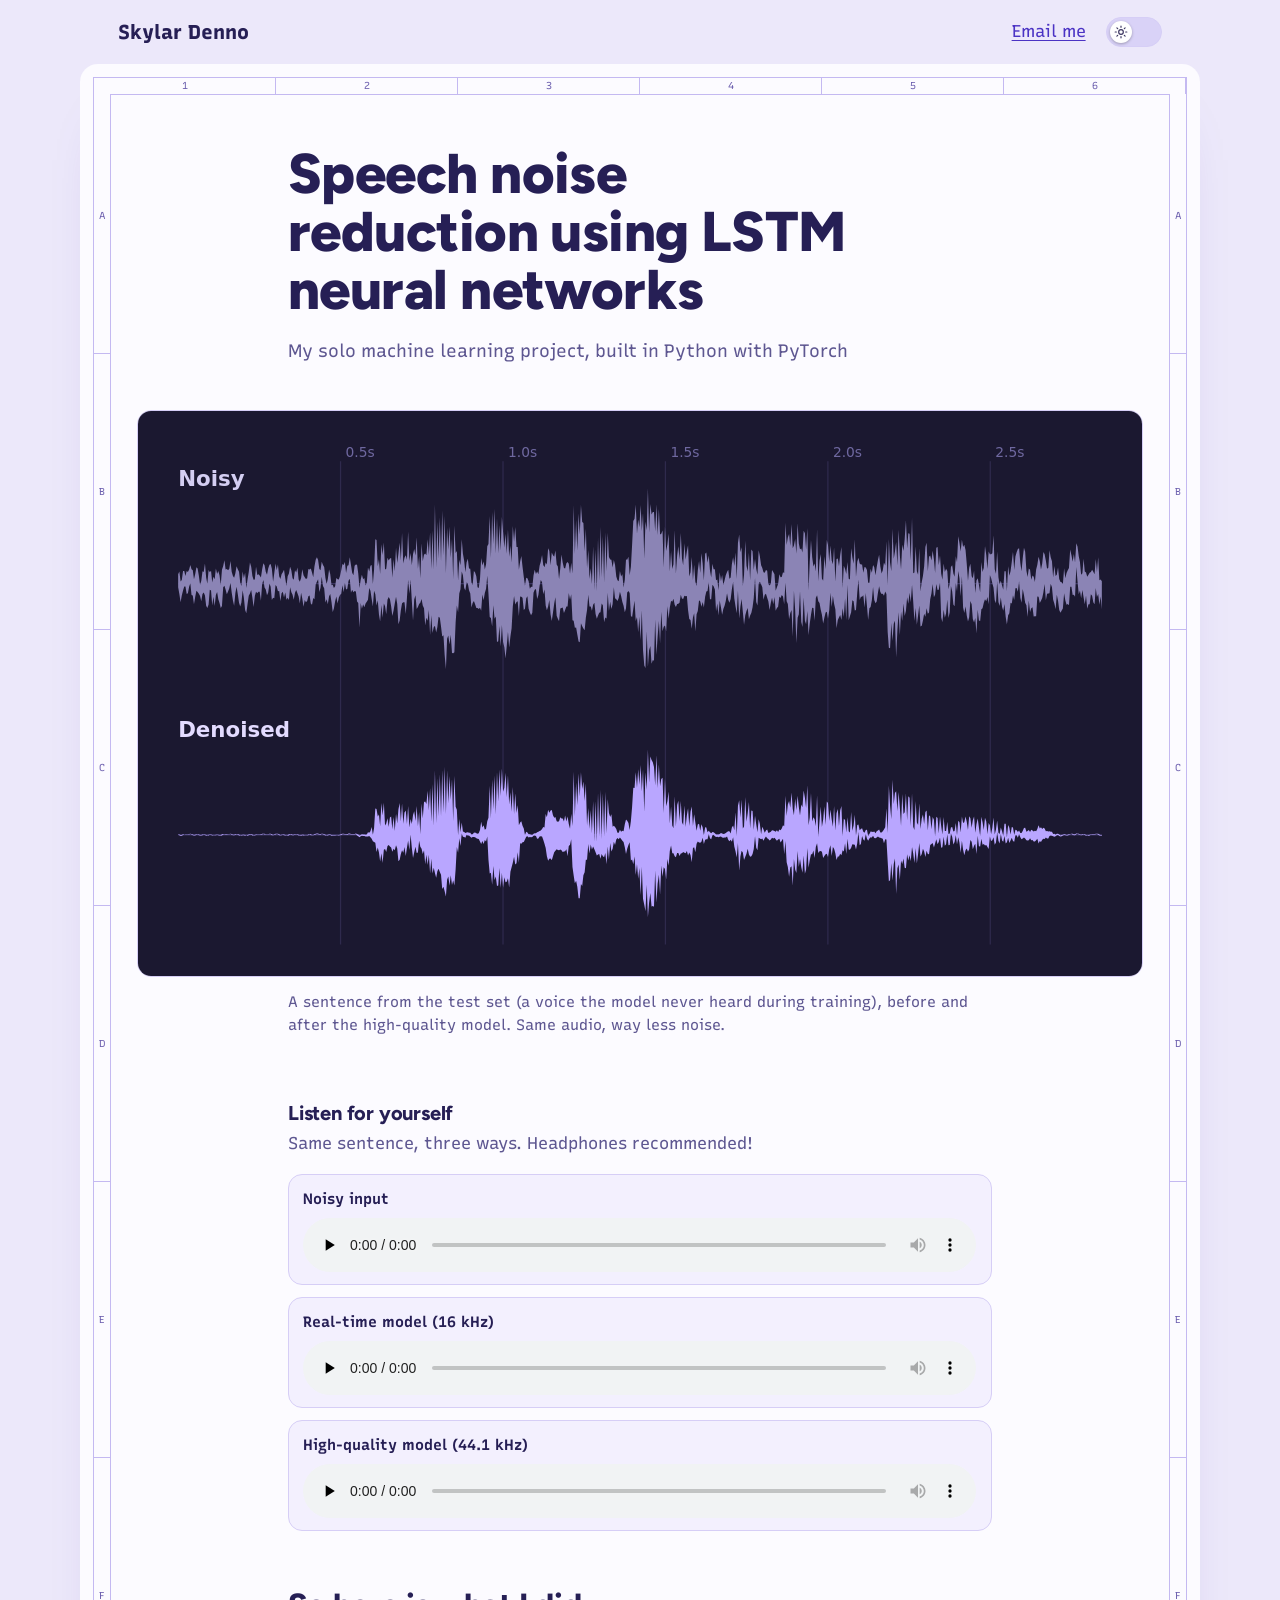
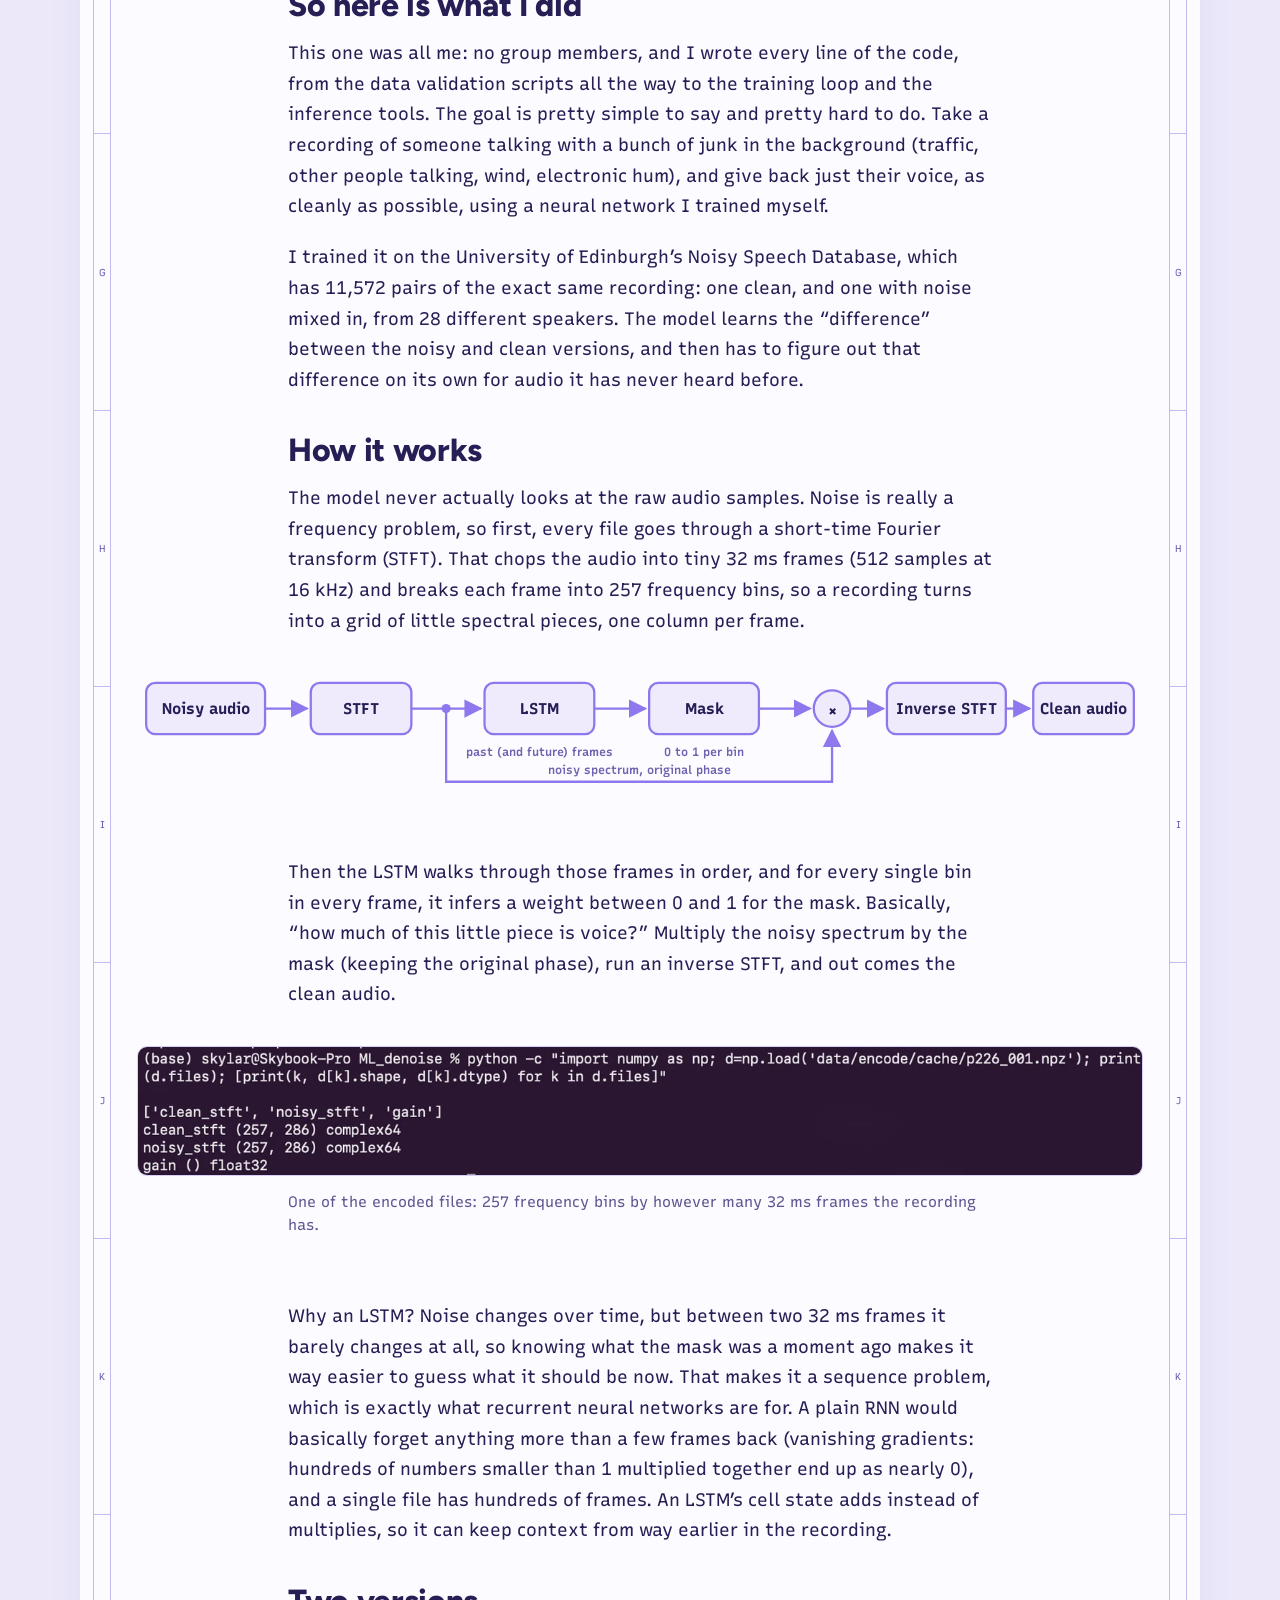
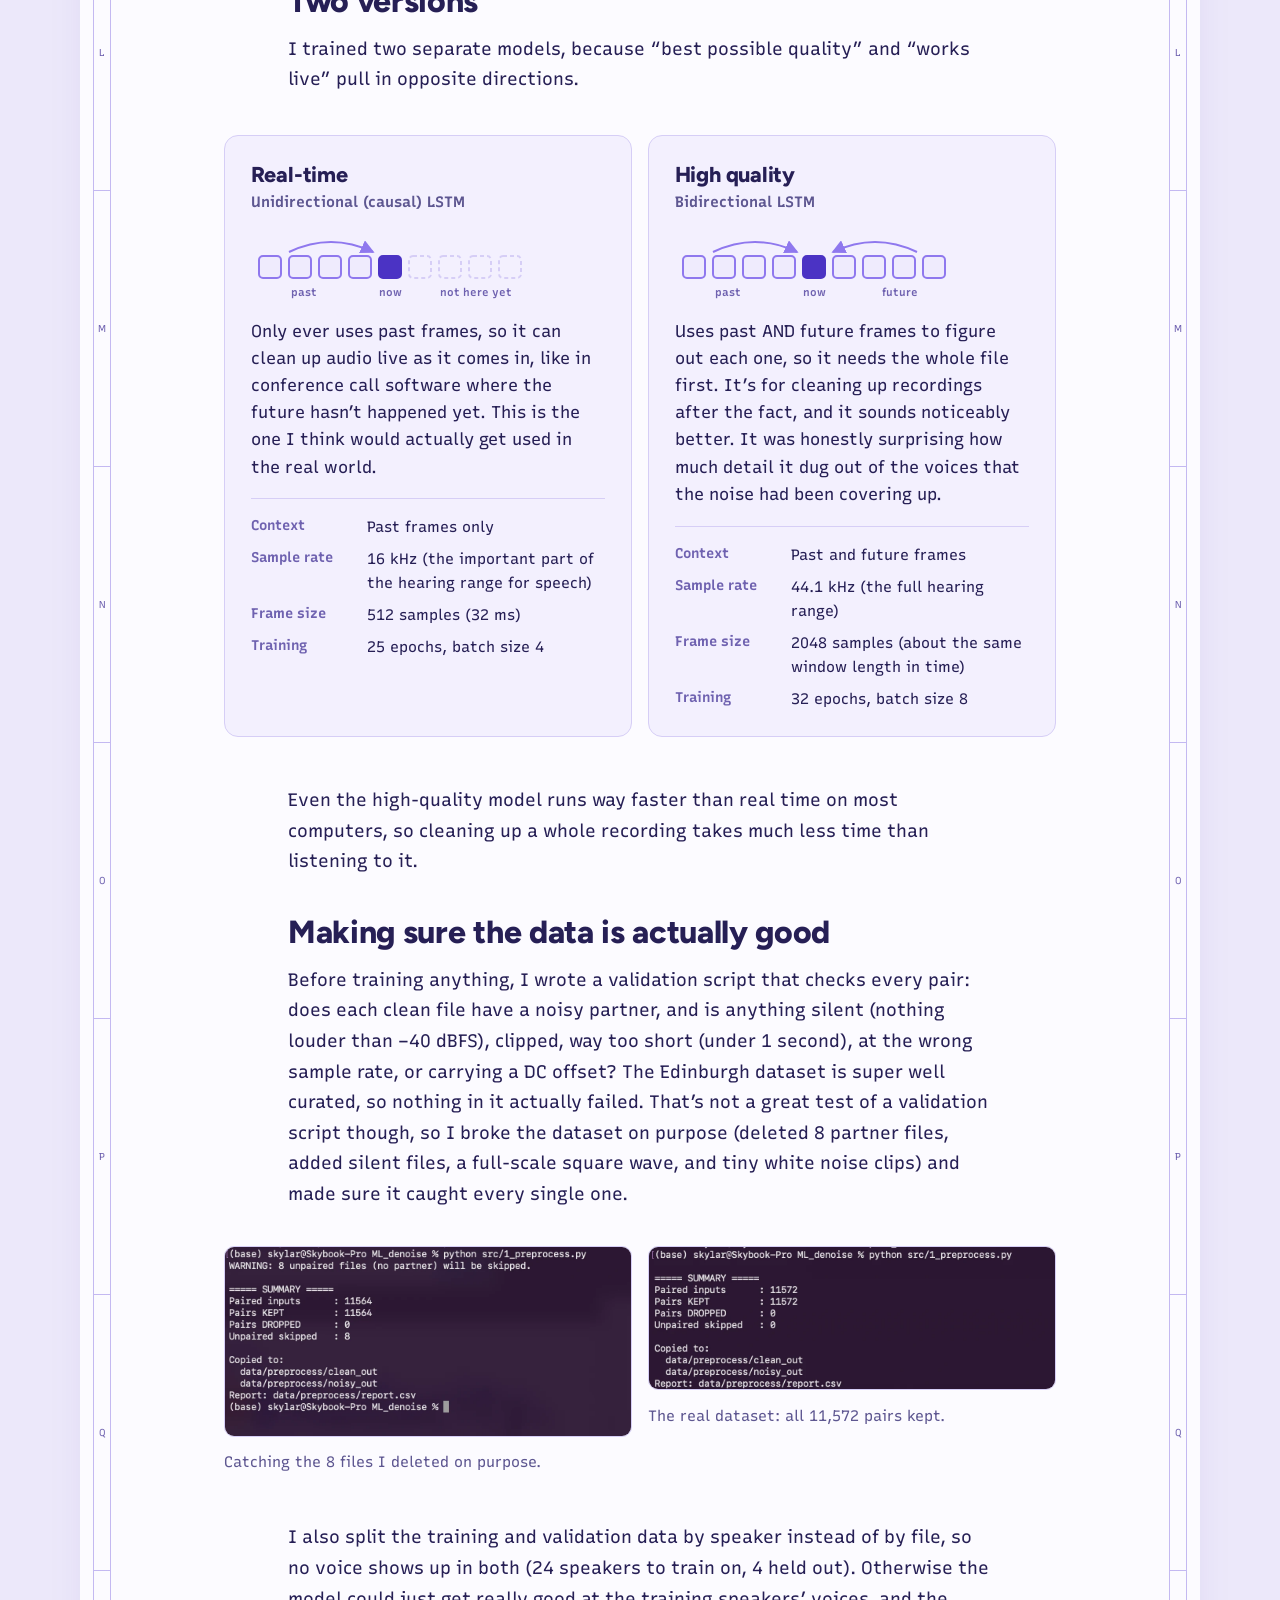
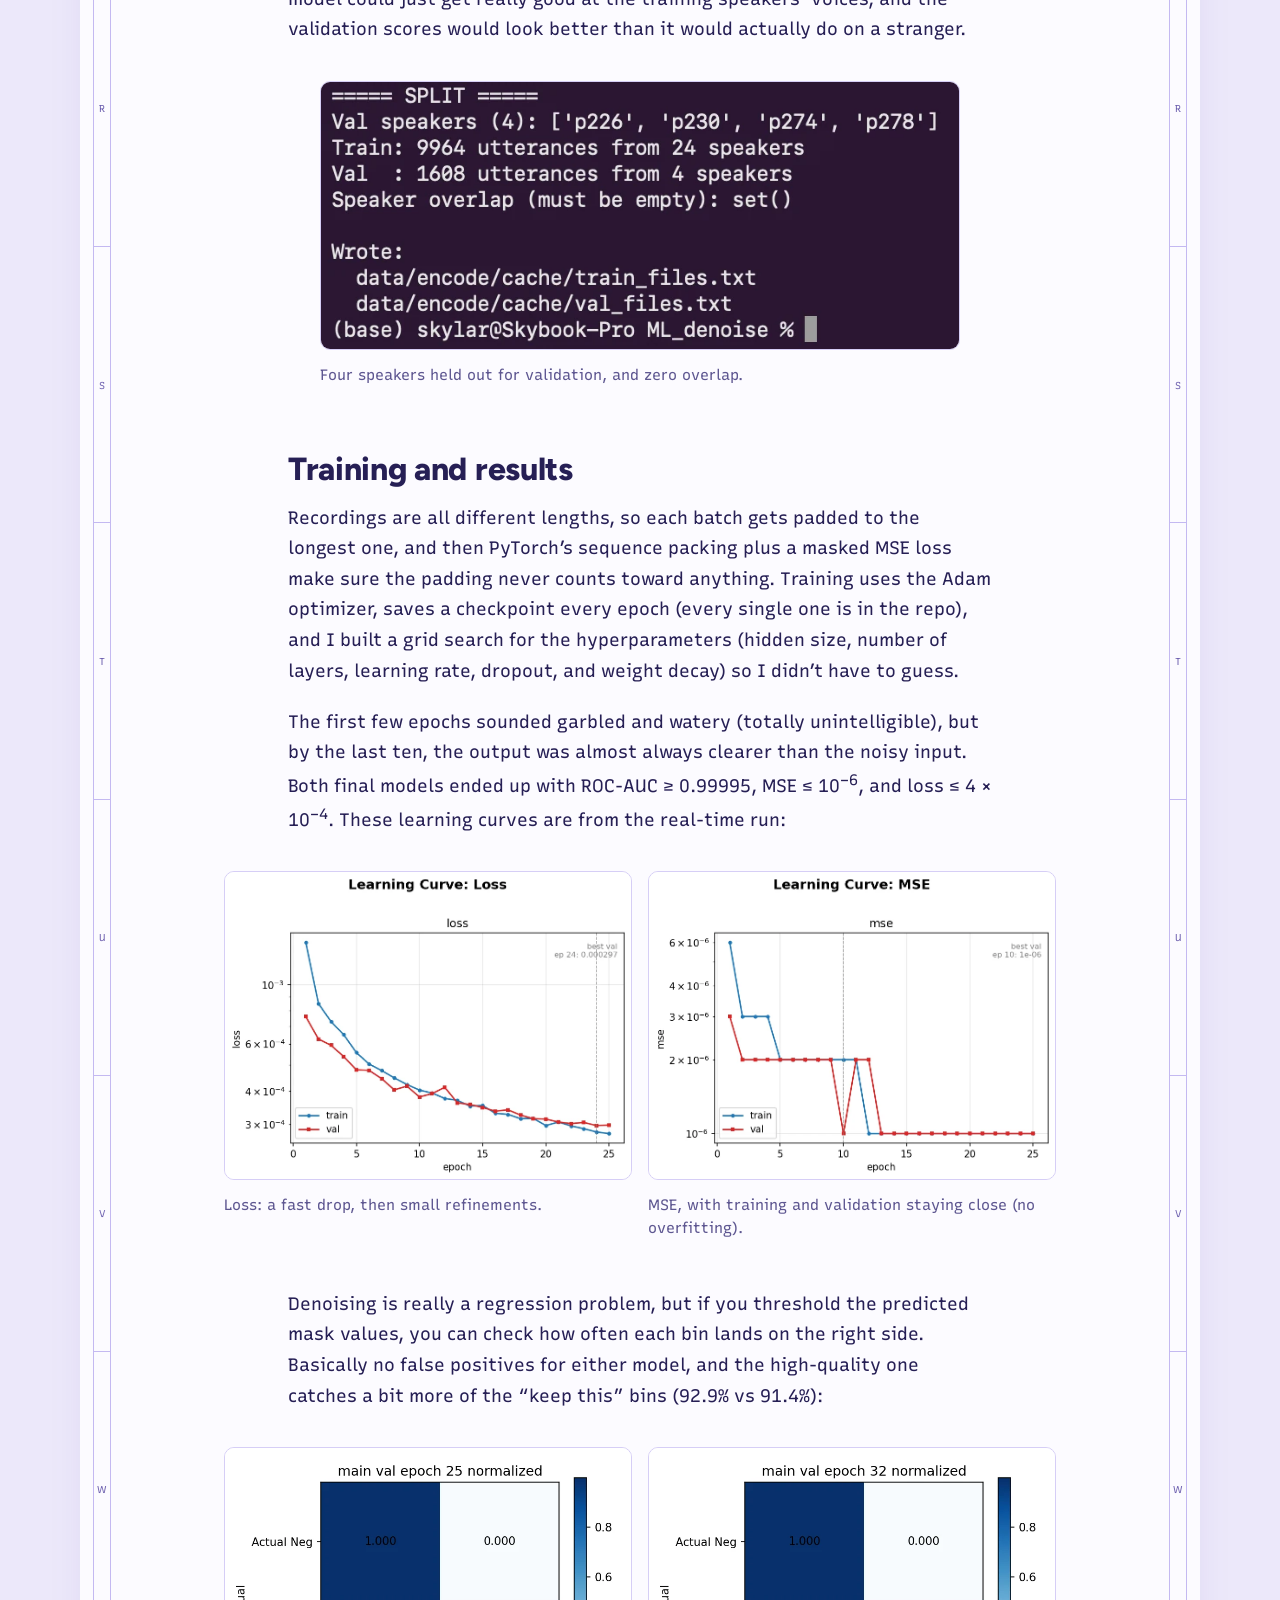
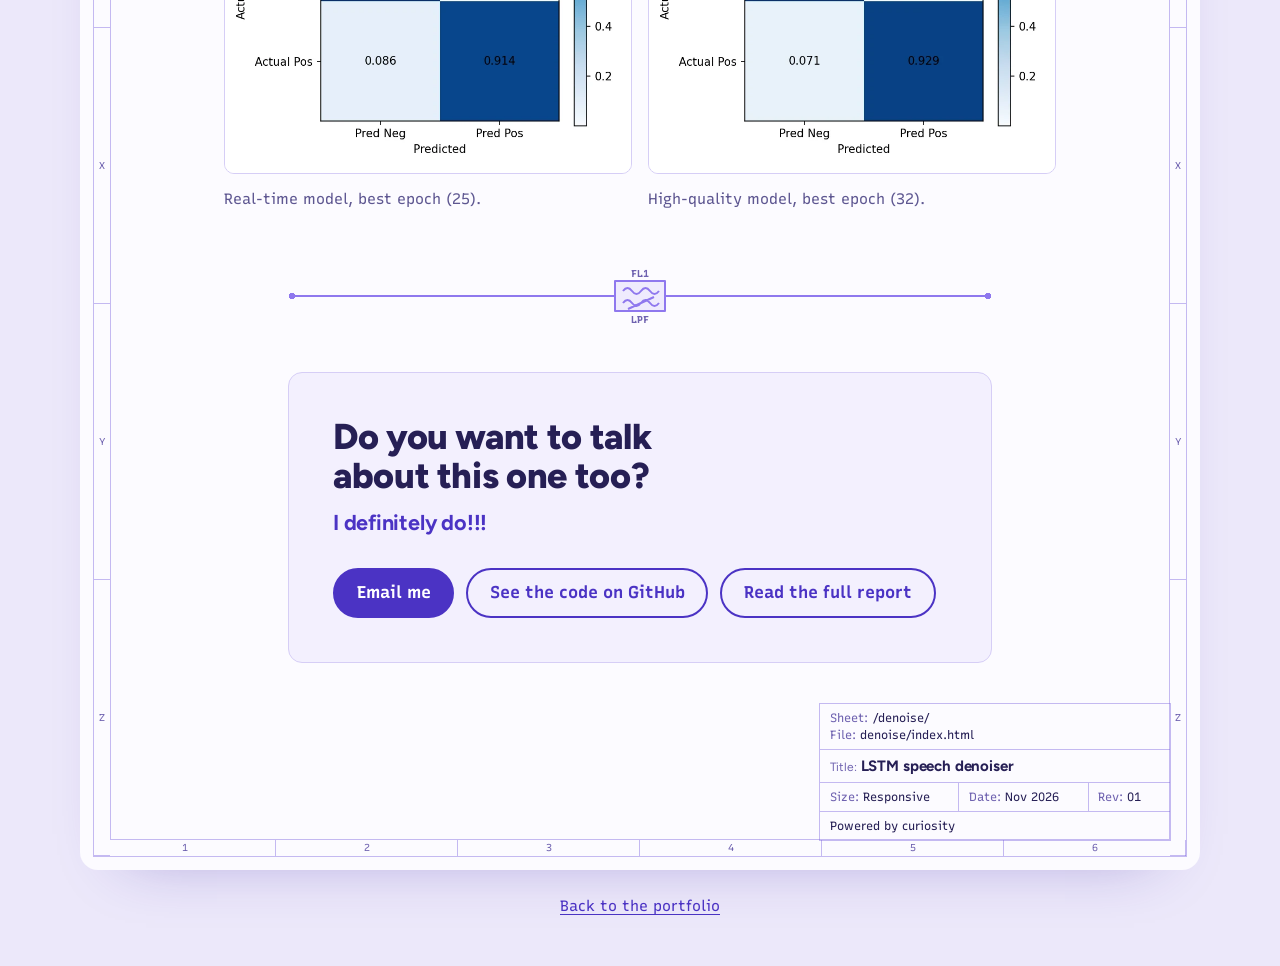
==== denoise/index.html @ 0d28d89a "added interactive controls ui model" ====
<!doctype html>
<html lang="en">
<head>
  <meta charset="utf-8">
  <meta name="viewport" content="width=device-width, initial-scale=1">
  <title>Speech noise reduction with LSTM neural networks | Skylar Denno</title>
  <meta name="description" content="Skylar Denno’s solo machine learning project: an LSTM that pulls voices out of noisy recordings, in a real-time version and a high-quality version.">
  <link rel="canonical" href="https://skylar.solutions/denoise/">
  <meta name="color-scheme" content="light dark">
  <meta name="theme-color" content="#ece8fa">

  <!-- Apply the saved (or system) theme before first paint -->
  <script>
    (function () {
      var theme;
      try { theme = localStorage.getItem("theme"); } catch (e) {}
      if (theme !== "light" && theme !== "dark") {
        theme = matchMedia("(prefers-color-scheme: dark)").matches ? "dark" : "light";
      }
      document.documentElement.dataset.theme = theme;
    })();
  </script>

  <!-- Link previews (LinkedIn, iMessage, Slack...) -->
  <meta property="og:type" content="article">
  <meta property="og:url" content="https://skylar.solutions/denoise/">
  <meta property="og:site_name" content="Skylar Denno">
  <meta property="og:title" content="Speech noise reduction using LSTM neural networks">
  <meta property="og:description" content="A solo machine learning project: one real-time denoiser and one high-quality one.">
  <meta property="og:image" content="https://skylar.solutions/assets/img/denoise/waveform-p232_036.jpg">
  <meta property="og:image:alt" content="A noisy speech waveform above the same clip after denoising">
  <meta name="twitter:card" content="summary_large_image">

  <link rel="icon" href="../assets/favicon.svg" type="image/svg+xml">
  <link rel="icon" href="../assets/favicon-32.png" sizes="32x32" type="image/png">
  <link rel="apple-touch-icon" href="../assets/apple-touch-icon.png">
  <link rel="preconnect" href="https://fonts.googleapis.com">
  <link rel="preconnect" href="https://fonts.gstatic.com" crossorigin>
  <link rel="stylesheet" href="https://fonts.googleapis.com/css2?family=Figtree:wght@400..900&family=Recursive:wght,CASL,MONO@300..1000,0..1,0..1&display=swap">
  <link rel="stylesheet" href="../assets/site.css?v=20261109j">
  <script src="../assets/site.js?v=20261109j" defer></script>
</head>
<body>
  <a class="skip-link" href="#main">Skip to content</a>

  <header class="site-header">
    <a class="site-header__home" href="../">Skylar Denno</a>
    <div class="site-header__end">
      <a href="mailto:skylar.denno@gmail.com">Email me</a>
      <button class="theme-switch" type="button" role="switch" aria-checked="false" aria-label="Dark mode">
        <span class="theme-switch__thumb" aria-hidden="true">
          <svg class="theme-switch__icon theme-switch__sun" viewBox="0 0 24 24" fill="none" stroke="currentColor" stroke-width="2" stroke-linecap="round">
            <circle cx="12" cy="12" r="4"/>
            <path d="M12 2v2M12 20v2M4.93 4.93l1.41 1.41M17.66 17.66l1.41 1.41M2 12h2M20 12h2M6.34 17.66l-1.41 1.41M19.07 4.93l-1.41 1.41"/>
          </svg>
          <svg class="theme-switch__icon theme-switch__moon" viewBox="0 0 24 24">
            <path fill="currentColor" d="M12 3a6 6 0 0 0 9 9 9 9 0 1 1-9-9Z"/>
          </svg>
        </span>
      </button>
    </div>
  </header>

  <!-- Drawn as schematic sheet "/denoise/" -->
  <main class="sheet article" id="main">
    <div class="sheet-frame" aria-hidden="true"></div>

    <header class="article__intro">
      <h1 class="article__title">Speech noise reduction using LSTM neural networks</h1>
      <p class="article__meta">My solo machine learning project, built in Python with PyTorch</p>
    </header>

    <figure class="article__figure wave-hero">
      <img src="../assets/img/denoise/waveform-p232_036.svg" width="1600" height="900"
           alt="The same 2.8 second sentence twice: on top, a noisy waveform buried in a thick band of noise; below, the denoised version with the same word shapes and flat silence between them">
      <figcaption class="board-figure__caption">A sentence from the test set (a voice the model never heard during training), before and after the high-quality model. Same audio, way less noise.</figcaption>
    </figure>

    <section class="listen" aria-labelledby="listen-title">
      <h2 class="listen__title" id="listen-title">Listen for yourself</h2>
      <p class="listen__lead">Same sentence, three ways. Headphones recommended!</p>
      <div class="listen__grid">
        <figure class="listen__item">
          <figcaption>Noisy input</figcaption>
          <audio controls preload="none" src="../assets/audio/p232_036-noisy.wav"></audio>
        </figure>
        <figure class="listen__item">
          <figcaption>Real-time model (16 kHz)</figcaption>
          <audio controls preload="none" src="../assets/audio/p232_036-realtime-16k.wav"></audio>
        </figure>
        <figure class="listen__item">
          <figcaption>High-quality model (44.1 kHz)</figcaption>
          <audio controls preload="none" src="../assets/audio/p232_036-hq-44k.wav"></audio>
        </figure>
      </div>
    </section>

    <div class="prose">
      <h2>So here is what I did</h2>

      <p>This one was all me: no group members, and I wrote every line of the code, from the data validation scripts all the way to the training loop and the inference tools. The goal is pretty simple to say and pretty hard to do. Take a recording of someone talking with a bunch of junk in the background (traffic, other people talking, wind, electronic hum), and give back just their voice, as cleanly as possible, using a neural network I trained myself.</p>

      <p>I trained it on the University of Edinburgh’s Noisy Speech Database, which has 11,572 pairs of the exact same recording: one clean, and one with noise mixed in, from 28 different speakers. The model learns the “difference” between the noisy and clean versions, and then has to figure out that difference on its own for audio it has never heard before.</p>

      <h2>How it works</h2>

      <p>The model never actually looks at the raw audio samples. Noise is really a frequency problem, so first, every file goes through a short-time Fourier transform (STFT). That chops the audio into tiny 32 ms frames (512 samples at 16 kHz) and breaks each frame into 257 frequency bins, so a recording turns into a grid of little spectral pieces, one column per frame.</p>
    </div>

    <figure class="article__figure pipeline">
      <svg class="pipeline__svg" viewBox="0 40 1100 132" role="img" aria-labelledby="pipe-title">
        <title id="pipe-title">Noisy audio goes into a short-time Fourier transform. The LSTM turns those frames into a mask with a weight from 0 to 1 per frequency bin, which multiplies the noisy spectrum. An inverse STFT turns the result back into clean audio.</title>
        <defs>
          <marker id="pipe-head" viewBox="0 0 10 10" refX="9" refY="5" markerWidth="8" markerHeight="8" orient="auto-start-reverse">
            <path d="M0 0L10 5L0 10Z" fill="currentColor"/>
          </marker>
        </defs>
        <g class="pipe-wire">
          <path d="M140 80H186" marker-end="url(#pipe-head)"/>
          <path d="M300 80H376" marker-end="url(#pipe-head)"/>
          <path d="M500 80H556" marker-end="url(#pipe-head)"/>
          <path d="M680 80H736" marker-end="url(#pipe-head)"/>
          <path d="M780 80H816" marker-end="url(#pipe-head)"/>
          <path d="M950 80H976" marker-end="url(#pipe-head)"/>
          <path d="M338 80V160H760V104" marker-end="url(#pipe-head)"/>
        </g>
        <circle class="pipe-dot" cx="338" cy="80" r="5"/>
        <g class="pipe-box">
          <rect x="10" y="52" width="130" height="56" rx="10"/>
          <rect x="190" y="52" width="110" height="56" rx="10"/>
          <rect x="380" y="52" width="120" height="56" rx="10"/>
          <rect x="560" y="52" width="120" height="56" rx="10"/>
          <circle cx="760" cy="80" r="20"/>
          <rect x="820" y="52" width="130" height="56" rx="10"/>
          <rect x="980" y="52" width="110" height="56" rx="10"/>
        </g>
        <g class="pipe-text">
          <text x="75" y="86">Noisy audio</text>
          <text x="245" y="86">STFT</text>
          <text x="440" y="86">LSTM</text>
          <text x="620" y="86">Mask</text>
          <text x="760" y="88">&#215;</text>
          <text x="885" y="86">Inverse STFT</text>
          <text x="1035" y="86">Clean audio</text>
        </g>
        <g class="pipe-note">
          <text x="440" y="132">past (and future) frames</text>
          <text x="620" y="132">0 to 1 per bin</text>
          <text x="549" y="152">noisy spectrum, original phase</text>
        </g>
      </svg>
    </figure>

    <div class="prose">
      <p>Then the LSTM walks through those frames in order, and for every single bin in every frame, it infers a weight between 0 and 1 for the mask. Basically, “how much of this little piece is voice?” Multiply the noisy spectrum by the mask (keeping the original phase), run an inverse STFT, and out comes the clean audio.</p>
    </div>

    <figure class="article__figure shot">
      <picture><source type="image/webp" srcset="../assets/img/denoise/encode.webp"><img class="shot__img" src="../assets/img/denoise/encode.png" width="1400" height="179" loading="lazy" alt="Terminal output showing an encoded file’s array shape: 257 frequency bins by its number of time frames"></picture>
      <figcaption class="board-figure__caption">One of the encoded files: 257 frequency bins by however many 32 ms frames the recording has.</figcaption>
    </figure>

    <div class="prose">
      <p>Why an LSTM? Noise changes over time, but between two 32 ms frames it barely changes at all, so knowing what the mask was a moment ago makes it way easier to guess what it should be now. That makes it a sequence problem, which is exactly what recurrent neural networks are for. A plain RNN would basically forget anything more than a few frames back (vanishing gradients: hundreds of numbers smaller than 1 multiplied together end up as nearly 0), and a single file has hundreds of frames. An LSTM’s cell state adds instead of multiplies, so it can keep context from way earlier in the recording.</p>

      <h2>Two versions</h2>

      <p>I trained two separate models, because “best possible quality” and “works live” pull in opposite directions.</p>
    </div>

    <div class="versions">
      <section class="version" aria-labelledby="v-rt">
        <h3 class="version__title" id="v-rt">Real-time</h3>
        <p class="version__kind">Unidirectional (causal) LSTM</p>
        <svg class="ctx" viewBox="0 0 280 72" aria-hidden="true"><defs><marker id="ctx-head" viewBox="0 0 8 8" refX="7" refY="4" markerWidth="7" markerHeight="7" orient="auto-start-reverse"><path d="M0 0L8 4L0 8Z" fill="currentColor"/></marker></defs><rect class="ctx-frame ctx-frame--used" x="8" y="26" width="22" height="22" rx="4"/><rect class="ctx-frame ctx-frame--used" x="38" y="26" width="22" height="22" rx="4"/><rect class="ctx-frame ctx-frame--used" x="68" y="26" width="22" height="22" rx="4"/><rect class="ctx-frame ctx-frame--used" x="98" y="26" width="22" height="22" rx="4"/><rect class="ctx-frame ctx-frame--now" x="128" y="26" width="22" height="22" rx="4"/><rect class="ctx-frame ctx-frame--unknown" x="158" y="26" width="22" height="22" rx="4"/><rect class="ctx-frame ctx-frame--unknown" x="188" y="26" width="22" height="22" rx="4"/><rect class="ctx-frame ctx-frame--unknown" x="218" y="26" width="22" height="22" rx="4"/><rect class="ctx-frame ctx-frame--unknown" x="248" y="26" width="22" height="22" rx="4"/><path class="ctx-arrow" d="M38 22 Q80 2 122 22" marker-end="url(#ctx-head)"/><text x="53" y="66">past</text><text x="139" y="66">now</text><text x="225" y="66">not here yet</text></svg>
        <p>Only ever uses past frames, so it can clean up audio live as it comes in, like in conference call software where the future hasn’t happened yet. This is the one I think would actually get used in the real world.</p>
        <dl class="version__specs">
          <div><dt>Context</dt><dd>Past frames only</dd></div>
          <div><dt>Sample rate</dt><dd>16 kHz (the important part of the hearing range for speech)</dd></div>
          <div><dt>Frame size</dt><dd>512 samples (32 ms)</dd></div>
          <div><dt>Training</dt><dd>25 epochs, batch size 4</dd></div>
        </dl>
      </section>
      <section class="version" aria-labelledby="v-hq">
        <h3 class="version__title" id="v-hq">High quality</h3>
        <p class="version__kind">Bidirectional LSTM</p>
        <svg class="ctx" viewBox="0 0 280 72" aria-hidden="true"><defs><marker id="ctx-head-2" viewBox="0 0 8 8" refX="7" refY="4" markerWidth="7" markerHeight="7" orient="auto-start-reverse"><path d="M0 0L8 4L0 8Z" fill="currentColor"/></marker></defs><rect class="ctx-frame ctx-frame--used" x="8" y="26" width="22" height="22" rx="4"/><rect class="ctx-frame ctx-frame--used" x="38" y="26" width="22" height="22" rx="4"/><rect class="ctx-frame ctx-frame--used" x="68" y="26" width="22" height="22" rx="4"/><rect class="ctx-frame ctx-frame--used" x="98" y="26" width="22" height="22" rx="4"/><rect class="ctx-frame ctx-frame--now" x="128" y="26" width="22" height="22" rx="4"/><rect class="ctx-frame ctx-frame--used" x="158" y="26" width="22" height="22" rx="4"/><rect class="ctx-frame ctx-frame--used" x="188" y="26" width="22" height="22" rx="4"/><rect class="ctx-frame ctx-frame--used" x="218" y="26" width="22" height="22" rx="4"/><rect class="ctx-frame ctx-frame--used" x="248" y="26" width="22" height="22" rx="4"/><path class="ctx-arrow" d="M38 22 Q80 2 122 22" marker-end="url(#ctx-head-2)"/><path class="ctx-arrow" d="M242 22 Q200 2 158 22" marker-end="url(#ctx-head-2)"/><text x="53" y="66">past</text><text x="139" y="66">now</text><text x="225" y="66">future</text></svg>
        <p>Uses past AND future frames to figure out each one, so it needs the whole file first. It’s for cleaning up recordings after the fact, and it sounds noticeably better. It was honestly surprising how much detail it dug out of the voices that the noise had been covering up.</p>
        <dl class="version__specs">
          <div><dt>Context</dt><dd>Past and future frames</dd></div>
          <div><dt>Sample rate</dt><dd>44.1 kHz (the full hearing range)</dd></div>
          <div><dt>Frame size</dt><dd>2048 samples (about the same window length in time)</dd></div>
          <div><dt>Training</dt><dd>32 epochs, batch size 8</dd></div>
        </dl>
      </section>
    </div>

    <div class="prose">
      <p>Even the high-quality model runs way faster than real time on most computers, so cleaning up a whole recording takes much less time than listening to it.</p>

      <h2>Making sure the data is actually good</h2>

      <p>Before training anything, I wrote a validation script that checks every pair: does each clean file have a noisy partner, and is anything silent (nothing louder than &minus;40 dBFS), clipped, way too short (under 1 second), at the wrong sample rate, or carrying a DC offset? The Edinburgh dataset is super well curated, so nothing in it actually failed. That’s not a great test of a validation script though, so I broke the dataset on purpose (deleted 8 partner files, added silent files, a full-scale square wave, and tiny white noise clips) and made sure it caught every single one.</p>
    </div>

    <div class="figure-pair">
      <figure class="shot">
        <picture><source type="image/webp" srcset="../assets/img/denoise/unpaired.webp"><img class="shot__img" src="../assets/img/denoise/unpaired.png" width="1034" height="482" loading="lazy" alt="Terminal output warning that 8 unpaired files with no partner will be skipped"></picture>
        <figcaption class="board-figure__caption">Catching the 8 files I deleted on purpose.</figcaption>
      </figure>
      <figure class="shot">
        <picture><source type="image/webp" srcset="../assets/img/denoise/ideal.webp"><img class="shot__img" src="../assets/img/denoise/ideal.png" width="1034" height="364" loading="lazy" alt="Terminal summary for the real dataset: 11,572 paired inputs, 11,572 kept, 0 dropped"></picture>
        <figcaption class="board-figure__caption">The real dataset: all 11,572 pairs kept.</figcaption>
      </figure>
    </div>

    <div class="prose">
      <p>I also split the training and validation data by speaker instead of by file, so no voice shows up in both (24 speakers to train on, 4 held out). Otherwise the model could just get really good at the training speakers’ voices, and the validation scores would look better than it would actually do on a stranger.</p>
    </div>

    <figure class="article__figure shot shot--narrow">
      <picture><source type="image/webp" srcset="../assets/img/denoise/split.webp"><img class="shot__img" src="../assets/img/denoise/split.png" width="736" height="308" loading="lazy" alt="Terminal output: 4 validation speakers, 9964 training utterances from 24 speakers, 1608 validation utterances, and an empty speaker overlap"></picture>
      <figcaption class="board-figure__caption">Four speakers held out for validation, and zero overlap.</figcaption>
    </figure>

    <div class="prose">
      <h2>Training and results</h2>

      <p>Recordings are all different lengths, so each batch gets padded to the longest one, and then PyTorch’s sequence packing plus a masked MSE loss make sure the padding never counts toward anything. Training uses the Adam optimizer, saves a checkpoint every epoch (every single one is in the repo), and I built a grid search for the hyperparameters (hidden size, number of layers, learning rate, dropout, and weight decay) so I didn’t have to guess.</p>

      <p>The first few epochs sounded garbled and watery (totally unintelligible), but by the last ten, the output was almost always clearer than the noisy input. Both final models ended up with ROC-AUC &ge; 0.99995, MSE &le; 10<sup>&minus;6</sup>, and loss &le; 4 &times; 10<sup>&minus;4</sup>. These learning curves are from the real-time run:</p>
    </div>

    <div class="figure-pair">
      <figure class="shot">
        <picture><source type="image/webp" srcset="../assets/img/denoise/loss.webp"><img class="shot__img" src="../assets/img/denoise/loss.png" width="883" height="667" loading="lazy" alt="Learning curve: training and validation loss dropping quickly, then flattening out over 25 epochs"></picture>
        <figcaption class="board-figure__caption">Loss: a fast drop, then small refinements.</figcaption>
      </figure>
      <figure class="shot">
        <picture><source type="image/webp" srcset="../assets/img/denoise/mse.webp"><img class="shot__img" src="../assets/img/denoise/mse.png" width="883" height="667" loading="lazy" alt="Learning curve: training and validation mean squared error over 25 epochs"></picture>
        <figcaption class="board-figure__caption">MSE, with training and validation staying close (no overfitting).</figcaption>
      </figure>
    </div>

    <div class="prose">
      <p>Denoising is really a regression problem, but if you threshold the predicted mask values, you can check how often each bin lands on the right side. Basically no false positives for either model, and the high-quality one catches a bit more of the “keep this” bins (92.9% vs 91.4%):</p>
    </div>

    <div class="figure-pair">
      <figure class="shot">
        <picture><source type="image/webp" srcset="../assets/img/denoise/confusion-realtime.webp"><img class="shot__img" src="../assets/img/denoise/confusion-realtime.png" width="750" height="600" loading="lazy" alt="Normalized confusion matrix for the real-time model at epoch 25: 1.000 true negatives, 0.914 true positives"></picture>
        <figcaption class="board-figure__caption">Real-time model, best epoch (25).</figcaption>
      </figure>
      <figure class="shot">
        <picture><source type="image/webp" srcset="../assets/img/denoise/confusion-hq.webp"><img class="shot__img" src="../assets/img/denoise/confusion-hq.png" width="750" height="600" loading="lazy" alt="Normalized confusion matrix for the high-quality model at epoch 32: 1.000 true negatives, 0.929 true positives"></picture>
        <figcaption class="board-figure__caption">High-quality model, best epoch (32).</figcaption>
      </figure>
    </div>

    <!-- A low-pass filter, for a denoiser -->
    <div class="wire" aria-hidden="true">
      <svg class="wire__part" width="140" height="56" viewBox="0 0 140 56">
        <text x="70" y="9">FL1</text>
        <path d="M0 28H45M95 28H140"/>
        <path class="wire__fill" d="M45 13H95V43H45Z"/>
        <path d="M53 23q4.5-6 9 0t9 0t9 0t9 0M53 35q4.5-6 9 0t9 0t9 0t9 0M58 41L84 29"/>
        <text x="70" y="55">LPF</text>
      </svg>
    </div>

    <section class="talk" aria-labelledby="talk-title">
      <h2 class="talk__title" id="talk-title">Do you want to talk about this one too?</h2>
      <p class="talk__text">I definitely do!!!</p>
      <div class="talk__actions">
        <a class="button" href="mailto:skylar.denno@gmail.com?subject=Your%20speech%20denoiser">Email me</a>
        <a class="button button--quiet" href="https://github.com/skylar-slideshows/ML_denoise" target="_blank" rel="noopener">See the code on GitHub</a>
        <a class="button button--quiet" href="https://github.com/skylar-slideshows/ML_denoise/blob/main/FINAL_REPORT.pdf" target="_blank" rel="noopener">Read the full report</a>
      </div>
    </section>

    <!-- Schematic title block. Update the date and rev when you change the page. -->
    <footer class="title-block" aria-hidden="true">
      <p class="title-block__wide"><span>Sheet:</span> /denoise/<br><span>File:</span> denoise/index.html</p>
      <p class="title-block__wide title-block__title"><span>Title:</span> LSTM speech denoiser</p>
      <p><span>Size:</span> Responsive</p>
      <p><span>Date:</span> Nov 2026</p>
      <p><span>Rev:</span> 01</p>
      <p class="title-block__wide">Powered by curiosity</p>
    </footer>
  </main>

  <footer class="site-footer">
    <a href="../">Back to the portfolio</a>
  </footer>
</body>
</html>
---- assets/site.css ----
/* ==========================================================================
   skylar.solutions: shared styles for every page
   1. Theme tokens      2. Base             3. Theme switch
   4. Page chrome       5. Schematic sheet  6. Home page
   7. Project pages     8. PCB stage        9. Reduced motion
   ========================================================================== */

/* 1. Theme tokens --------------------------------------------------------
   Light is the default; [data-theme="dark"] is set on <html> by the inline
   script in each page's <head> and by the switch (assets/site.js). */

/* Light: pastel lavender with purple accents */
:root {
  color-scheme: light;

  --bg: #ece8fa;            /* page */
  --surface: #fcfbff;       /* schematic sheets */
  --surface-edge: transparent;
  --panel: #e5dffb;         /* sidebar */
  --sunk: #f3f0fe;          /* panels inside a sheet */
  --line: #d6cef6;          /* borders */
  --ink: #261f55;           /* text */
  --ink-soft: #5e5791;      /* secondary text */

  --accent: #8f78ee;        /* wires, symbols, bullets */
  --accent-soft: #efebfd;   /* tag and symbol fills */
  --accent-line: #d6cef6;   /* tag borders */
  --link: #4b33c4;          /* links (contrast-safe purple) */
  --button: #4b33c4;
  --button-hover: #3a25a3;
  --selection: #d9cefd;
  --frame: rgba(118, 93, 222, 0.42); /* sheet frame and title block */
  --label: #6f62b0;         /* reference designators, zone markers */
  --shadow: rgba(58, 37, 163, 0.4);

  --board: #f1edfe;         /* PCB stage */
  --board-dot: rgba(74, 45, 166, 0.2);
  --chip-ring: rgba(38, 31, 85, 0.3);
  --trace: #4a2da6;         /* PCB copper, the "darker purple" */
  --pulse: #f4f0ff;
  --pulse-glow: none;

  --switch-track: #d9d2f7;
  --switch-thumb: #ffffff;
  --switch-icon: #3b3560;

  --font: "Recursive", ui-sans-serif, system-ui, -apple-system, "Segoe UI", Roboto, sans-serif;
  --radius-sheet: 18px;
  --radius-card: 14px;
  --radius-chip: 10px;
  --gutter: clamp(1rem, 3vw, 2.5rem);
}

/* Dark: dark grey with indigo highlights */
:root[data-theme="dark"] {
  color-scheme: dark;

  --bg: #1b1b20;
  --surface: #232329;
  --surface-edge: #2e2e36;
  --panel: #2a2a31;
  --sunk: #2c2c34;
  --line: #393944;
  --ink: #ecebf3;
  --ink-soft: #a7a5b6;

  --accent: #6f6cf0;
  --accent-soft: #2c2b4d;
  --accent-line: #403e78;
  --link: #a9aaff;
  --button: #5f5ce8;
  --button-hover: #4d4ad4;
  --selection: #3d3b80;
  --frame: rgba(111, 108, 240, 0.45);
  --label: #8e8cd0;
  --shadow: rgba(0, 0, 0, 0.5);

  --board: #24233b;
  --board-dot: rgba(143, 140, 255, 0.2);
  --chip-ring: rgba(255, 255, 255, 0.1);
  --trace: #8c89ff;
  --pulse: #ffffff;
  --pulse-glow: drop-shadow(0 0 4px rgba(170, 168, 255, 0.95));

  --switch-track: #5552d9;
  --switch-thumb: #121216;
  --switch-icon: #f1f0ff;
}

/* 2. Base ---------------------------------------------------------------- */
*,
*::before,
*::after {
  box-sizing: border-box;
}

/* Recursive is a variable font: CASL makes it casual, MONO makes it monospaced.
   Set --casl / --mono on any element to dial them in. */
* {
  font-variation-settings: "CASL" var(--casl, 0), "MONO" var(--mono, 0);
}

html {
  -webkit-text-size-adjust: 100%;
  text-size-adjust: 100%;
  background: var(--bg);
}

body {
  margin: 0;
  background: var(--bg);
  color: var(--ink);
  font-family: var(--font);
  font-size: 1.0625rem;
  line-height: 1.6;
  -webkit-font-smoothing: antialiased;
  font-kerning: normal;
}

img {
  display: block;
  max-width: 100%;
  height: auto;
}

h1,
h2,
h3 {
  margin: 0;
  line-height: 1.15;
  font-weight: 750;
  text-wrap: balance;
}

p {
  margin: 0;
  text-wrap: pretty;
}

a {
  color: var(--link);
  text-decoration-thickness: 1px;
  text-underline-offset: 0.18em;
}

a:hover {
  text-decoration-thickness: 2px;
}

:focus-visible {
  outline: 3px solid var(--link);
  outline-offset: 3px;
}

::selection {
  background: var(--selection);
  color: var(--ink);
}

.skip-link {
  position: absolute;
  left: 1rem;
  top: -4rem;
  z-index: 10;
  padding: 0.6rem 1rem;
  border-radius: 999px;
  background: var(--button);
  color: #fff;
  font-weight: 650;
  text-decoration: none;
}

.skip-link:focus {
  top: 1rem;
}

.tags {
  display: flex;
  flex-wrap: wrap;
  gap: 0.5rem;
  margin: 0;
  padding: 0;
  list-style: none;
}

.tag {
  padding: 0.3rem 0.75rem;
  border: 1px solid var(--accent-line);
  border-radius: 999px;
  background: var(--accent-soft);
  font-size: 0.875rem;
  line-height: 1.3;
}

/* 3. Theme switch --------------------------------------------------------
   Light: white thumb with a monochrome sun. Dark: the thumb slides right,
   turns black, and shows a light moon on an indigo track. */
.theme-switch {
  position: relative;
  flex: none;
  width: 56px;
  height: 30px;
  padding: 0;
  border: 1px solid var(--line);
  border-radius: 999px;
  background: var(--switch-track);
  cursor: pointer;
  transition: background-color 0.35s ease, border-color 0.35s ease;
  view-transition-name: theme-switch;
}

.theme-switch__thumb {
  position: absolute;
  top: 3px;
  left: 3px;
  display: grid;
  place-items: center;
  width: 22px;
  height: 22px;
  border-radius: 50%;
  background: var(--switch-thumb);
  color: var(--switch-icon);
  box-shadow: 0 1px 3px rgba(0, 0, 0, 0.28);
  transition: transform 0.45s cubic-bezier(0.45, 1.45, 0.55, 1), background-color 0.35s ease, color 0.35s ease;
}

.theme-switch__icon {
  grid-area: 1 / 1;
  width: 14px;
  height: 14px;
  transition: opacity 0.3s ease, transform 0.45s cubic-bezier(0.45, 1.45, 0.55, 1);
}

.theme-switch__moon {
  opacity: 0;
  transform: rotate(-100deg) scale(0.4);
}

/* little stars that appear on the dark track */
.theme-switch::before,
.theme-switch::after {
  content: "";
  position: absolute;
  border-radius: 50%;
  background: #fff;
  opacity: 0;
  transition: opacity 0.25s ease;
}

.theme-switch::before {
  top: 7px;
  left: 10px;
  width: 3px;
  height: 3px;
}

.theme-switch::after {
  top: 17px;
  left: 18px;
  width: 2px;
  height: 2px;
}

[data-theme="dark"] .theme-switch__thumb {
  transform: translateX(26px);
}

[data-theme="dark"] .theme-switch__sun {
  opacity: 0;
  transform: rotate(100deg) scale(0.4);
}

[data-theme="dark"] .theme-switch__moon {
  opacity: 1;
  transform: none;
}

[data-theme="dark"] .theme-switch::before,
[data-theme="dark"] .theme-switch::after {
  opacity: 0.85;
  transition-delay: 0.2s;
}

/* Theme change cross-fades the page; the switch animates on its own. */
::view-transition-old(root),
::view-transition-new(root) {
  animation-duration: 0.35s;
}

::view-transition-old(theme-switch) {
  display: none;
}

::view-transition-new(theme-switch) {
  animation: none;
}

/* 4. Page chrome --------------------------------------------------------- */
.topbar {
  display: flex;
  justify-content: flex-end;
  max-width: 1180px;
  margin: 0 auto;
  padding: 1rem var(--gutter) 0;
}

.site-header {
  display: flex;
  align-items: center;
  justify-content: space-between;
  gap: 1rem;
  max-width: 1120px;
  margin: 0 auto;
  padding: 1rem var(--gutter);
}

.site-header__home {
  --casl: 0;
  color: var(--ink);
  font-size: 1.25rem;
  font-weight: 800;
  text-decoration: none;
}

.site-header__home:hover {
  color: var(--link);
}

.site-header__end {
  display: flex;
  align-items: center;
  gap: 1.25rem;
}

.site-footer {
  padding: 1.5rem var(--gutter) 3rem;
  text-align: center;
  font-size: 0.9375rem;
}

/* 5. Schematic sheet ------------------------------------------------------
   .sheet is a page of a schematic: a frame with zone markers (drawn by
   assets/site.js), wire dividers with parts on them, and a title block in
   the bottom-right corner. */
.sheet {
  --sheet-pad: clamp(1.25rem, 5vw, 2rem);
  position: relative;
  padding: var(--sheet-pad);
  border: 1px solid var(--surface-edge);
  border-radius: var(--radius-sheet);
  background: var(--surface);
  box-shadow: 0 30px 60px -45px var(--shadow);
}

.sheet-frame {
  --band: 16px;
  --cols: 6;
  --rows: 4;
  position: absolute;
  inset: 12px;
  display: none;
  border: 1px solid var(--frame);
  pointer-events: none;
}

.sheet-frame::before {
  content: "";
  position: absolute;
  inset: var(--band);
  border: 1px solid var(--frame);
}

.sheet-frame::after {
  --tick-x: repeating-linear-gradient(90deg, transparent 0 calc(100% / var(--cols) - 1px), var(--frame) 0 calc(100% / var(--cols)));
  --tick-y: repeating-linear-gradient(180deg, transparent 0 calc(100% / var(--rows) - 1px), var(--frame) 0 calc(100% / var(--rows)));
  content: "";
  position: absolute;
  inset: 0;
  background:
    var(--tick-x) top / 100% var(--band) no-repeat,
    var(--tick-x) bottom / 100% var(--band) no-repeat,
    var(--tick-y) left / var(--band) 100% no-repeat,
    var(--tick-y) right / var(--band) 100% no-repeat;
}

.zone {
  position: absolute;
  color: var(--label);
  font-size: 10px;
  line-height: 1;
  font-variant-numeric: tabular-nums;
}

.zone--top,
.zone--bottom {
  left: calc((var(--i) + 0.5) * 100% / var(--cols));
  transform: translateX(-50%);
}

.zone--top {
  top: 3px;
}

.zone--bottom {
  bottom: 3px;
}

.zone--left,
.zone--right {
  top: calc((var(--i) + 0.5) * 100% / var(--rows));
  width: var(--band);
  text-align: center;
  transform: translateY(-50%);
}

.zone--left {
  left: 0;
}

.zone--right {
  right: 0;
}

@media (min-width: 720px) {
  .sheet {
    --sheet-pad: 3.5rem;
  }

  .sheet-frame {
    display: block;
  }
}

/* Title block: sits on the frame's bottom-right corner, like in KiCad */
.title-block {
  display: grid;
  grid-template-columns: repeat(3, auto);
  width: min(100%, 22rem);
  margin: 2.5rem 0 0 auto;
  border: 1px solid var(--frame);
  color: var(--ink);
  font-size: 0.75rem;
  line-height: 1.4;
}

.title-block > p {
  padding: 0.35rem 0.6rem;
  border-top: 1px solid var(--frame);
}

.title-block > p:first-child {
  border-top: 0;
}

.title-block__wide {
  grid-column: 1 / -1;
}

/* a narrow cell that follows another narrow cell gets a divider */
.title-block > p:not(.title-block__wide) + p:not(.title-block__wide) {
  border-left: 1px solid var(--frame);
}

.title-block span {
  color: var(--label);
}

.title-block__title {
  --casl: 0.5;
  font-size: 0.9375rem;
  font-weight: 700;
}

.title-block__title span {
  font-size: 0.75rem;
  font-weight: 400;
}

@media (min-width: 720px) {
  .title-block {
    /* land exactly on the inner frame line: 12px inset + 16px band */
    margin-right: calc(28px - var(--sheet-pad));
    margin-bottom: calc(28px - var(--sheet-pad));
  }
}

/* Wire dividers: a schematic wire with one part on it */
.wire {
  --dot: radial-gradient(circle, var(--accent) 3px, transparent 3.5px);
  display: flex;
  align-items: center;
  color: var(--accent);
  background: var(--dot) left center / 8px 8px no-repeat, var(--dot) right center / 8px 8px no-repeat;
}

.wire::before,
.wire::after {
  content: "";
  flex: 1;
  height: 2px;
  background: currentColor;
}

.wire::before {
  margin-left: 4px;
}

.wire::after {
  margin-right: 4px;
}

.wire__part {
  display: block;
  flex: none;
  overflow: visible;
}

.wire__part path {
  fill: none;
  stroke: currentColor;
  stroke-width: 2;
  stroke-linejoin: round;
}

.wire__part .wire__fill {
  fill: var(--accent-soft);
}

.wire__part circle {
  fill: currentColor;
}

.wire__part text {
  --mono: 1;
  fill: var(--label);
  font-family: var(--font);
  font-size: 10px;
  font-weight: 700;
  text-anchor: middle;
}

/* 6. Home page ------------------------------------------------------------ */
.home {
  display: grid;
  gap: clamp(1rem, 2.5vw, 1.75rem);
  align-items: start;
  max-width: 1180px;
  margin: 0 auto;
  padding: 1rem var(--gutter) var(--gutter);
}

@media (min-width: 960px) {
  .home {
    grid-template-columns: minmax(280px, 350px) minmax(0, 1fr);
  }
}

.profile {
  display: grid;
  gap: 2rem;
  padding: clamp(1.5rem, 3vw, 2rem);
  border: 1px solid var(--surface-edge);
  border-radius: var(--radius-sheet);
  background: var(--panel);
}

@media (min-width: 960px) and (min-height: 1100px) {
  .profile {
    position: sticky;
    top: var(--gutter);
  }
}

.profile__name {
  --casl: 0; /* Recursive's straight "linear" style: more serious than the casual one */
  font-size: clamp(2.6rem, 7vw, 3.3rem);
  font-weight: 800;
  line-height: 0.95;
  letter-spacing: -0.025em;
}

.profile__headline {
  margin-top: 1rem;
  color: var(--ink-soft);
  font-size: 1.125rem;
  line-height: 1.45;
}

.profile__subhead {
  margin-bottom: 0.75rem;
  font-size: 1rem;
}

/* Contact list drawn as J1, a 4-pin connector: body, pins, pin numbers */
.contact {
  --body: 12px;
  --pin: 18px;
  --pin-gap: 10px;
  position: relative;
  display: grid;
  gap: 0.9rem;
  margin: 1.4rem 0 0;
  padding: 0.65rem 0 0.65rem calc(var(--body) + var(--pin) + var(--pin-gap));
  counter-reset: pin;
}

.contact::before {
  content: "";
  position: absolute;
  top: 0;
  bottom: 0;
  left: 0;
  width: var(--body);
  border: 2px solid var(--accent);
  border-radius: 3px;
  background: var(--accent-soft);
}

.contact::after {
  content: "J1";
  position: absolute;
  top: -1.3rem;
  left: 0;
  color: var(--label);
  font-size: 0.6875rem;
  font-weight: 700;
  font-variation-settings: "MONO" 1, "CASL" 0;
}

.contact > div {
  position: relative;
  counter-increment: pin;
}

.contact > div::before {
  content: "";
  position: absolute;
  top: 0.6rem;
  left: calc(-1 * (var(--pin) + var(--pin-gap)));
  width: var(--pin);
  height: 2px;
  background: var(--accent);
}

.contact > div::after {
  content: counter(pin);
  position: absolute;
  top: -0.05rem;
  left: calc(4px - var(--pin) - var(--pin-gap));
  color: var(--label);
  font-size: 0.625rem;
  font-weight: 700;
  line-height: 1;
  font-variation-settings: "MONO" 1, "CASL" 0;
}

.contact dt {
  color: var(--ink-soft);
  font-size: 0.8125rem;
  font-weight: 650;
}

.contact dd {
  margin: 0;
  font-size: 0.9375rem;
  overflow-wrap: break-word;
}

.home-sheet {
  display: grid;
  gap: 1.5rem;
}

.section__title {
  --casl: 0.5;
  margin-bottom: 1rem;
  font-size: 1.375rem;
}

.about__hello {
  --casl: 0.7;
  margin-bottom: 0.6rem;
  font-size: 1.3rem;
  font-weight: 650;
  line-height: 1.3;
}

/* Featured project: the whole card is one link */
.project-feature {
  position: relative;
  overflow: hidden;
  border: 1px solid var(--line);
  border-radius: var(--radius-card);
  background: var(--surface);
  transition: border-color 0.25s ease, box-shadow 0.25s ease;
}

.project-feature.is-live {
  border-color: var(--accent);
  box-shadow: 0 26px 50px -32px var(--shadow);
}

.project-feature .pcb-stage {
  border-bottom: 1px solid var(--line);
}

.project-feature__body {
  display: grid;
  gap: 0.9rem;
  justify-items: start;
  padding: clamp(1.25rem, 3vw, 1.75rem);
}

.project-feature__title {
  --casl: 0.5;
  font-size: clamp(1.3rem, 2.4vw, 1.6rem);
  line-height: 1.2;
}

.project-feature__title a {
  color: inherit;
  text-decoration: none;
}

.project-feature__title a::after {
  content: "";
  position: absolute;
  inset: 0;
  z-index: 1;
}

.project-feature__more {
  color: var(--link);
  font-weight: 650;
  text-decoration: underline;
  text-decoration-thickness: 1px;
  text-underline-offset: 0.18em;
}

.project-feature.is-live .project-feature__more {
  text-decoration-thickness: 2px;
}

@supports selector(:has(*)) {
  .project-feature__title a:focus-visible {
    outline: none;
  }

  .project-feature:has(a:focus-visible) {
    outline: 3px solid var(--link);
    outline-offset: 4px;
  }
}

.edu__degree {
  font-weight: 650;
}

.edu__school {
  color: var(--ink-soft);
}

.edu__dates {
  margin-top: 0.25rem;
  color: var(--ink-soft);
  font-size: 0.9375rem;
}

/* Awards list, with PCB vias for bullets */
.awards {
  margin: 0;
  padding: 0;
  list-style: none;
}

.award {
  display: grid;
  grid-template-columns: auto 1fr auto;
  column-gap: 0.9rem;
  align-items: baseline;
  padding: 0.8rem 0;
  border-top: 1px solid var(--line);
}

.award:first-child {
  padding-top: 0;
  border-top: 0;
}

.award::before {
  content: "";
  width: 0.7rem;
  height: 0.7rem;
  border: 3px solid var(--accent);
  border-radius: 50%;
}

.award__name {
  font-weight: 650;
}

.award__org {
  grid-column: 2;
  color: var(--ink-soft);
  font-size: 0.9375rem;
}

.award__year {
  grid-column: 3;
  grid-row: 1;
  color: var(--ink-soft);
  font-variant-numeric: tabular-nums;
}

/* 7. Project pages -------------------------------------------------------- */
.article {
  width: min(1120px, 100% - 2 * var(--gutter));
  margin: 0 auto;
}

.article__intro,
.prose,
.talk {
  max-width: 44rem;
  margin-inline: auto;
}

.article__intro {
  padding: clamp(0.5rem, 3vw, 1.5rem) 0 clamp(1.75rem, 4vw, 2.75rem);
}

.article__title {
  --casl: 1;
  font-size: clamp(2.1rem, 5vw, 3.5rem);
  font-weight: 820;
  line-height: 1.04;
  letter-spacing: -0.015em;
}

.article__meta {
  margin-top: 1.1rem;
  color: var(--ink-soft);
  font-size: 1.125rem;
}

.article__figure {
  margin: 0 0 clamp(2.5rem, 6vw, 4rem);
}

.article__figure .pcb-stage {
  border: 1px solid var(--line);
  border-radius: var(--radius-card);
}

.prose {
  font-size: 1.125rem;
  line-height: 1.7;
}

.prose > * + * {
  margin-top: 1.15em;
}

.prose h2 {
  --casl: 0.6;
  margin-bottom: -0.2em;
  font-size: clamp(1.6rem, 3.5vw, 2rem);
  font-weight: 780;
}

.prose ul {
  display: grid;
  gap: 0.7em;
  padding: 0;
  list-style: none;
}

.prose li {
  position: relative;
  padding-left: 1.75em;
}

.prose li::before {
  content: "";
  position: absolute;
  top: 0.48em;
  left: 0.15em;
  width: 0.75em;
  height: 0.75em;
  border: 3px solid var(--accent);
  border-radius: 50%;
}

.article .wire {
  max-width: 44rem;
  margin: clamp(2.5rem, 6vw, 3.5rem) auto 0;
}

.talk {
  margin-top: clamp(2rem, 5vw, 3rem);
  padding: clamp(1.75rem, 5vw, 2.75rem);
  border: 1px solid var(--line);
  border-radius: var(--radius-card);
  background: var(--sunk);
}

.talk__title {
  --casl: 1;
  font-size: clamp(1.6rem, 4vw, 2.25rem);
  font-weight: 820;
  line-height: 1.1;
}

.talk__text {
  --casl: 1;
  margin-top: 0.6rem;
  color: var(--link);
  font-size: 1.35rem;
  font-weight: 700;
}

.talk__actions {
  display: flex;
  flex-wrap: wrap;
  gap: 0.75rem;
  margin-top: 1.75rem;
}

.button {
  display: inline-flex;
  align-items: center;
  min-height: 2.9rem;
  padding: 0.6rem 1.35rem;
  border: 2px solid var(--button);
  border-radius: 999px;
  background: var(--button);
  color: #fff;
  font-weight: 650;
  text-decoration: none;
  transition: background-color 0.2s ease, border-color 0.2s ease;
}

.button:hover {
  border-color: var(--button-hover);
  background: var(--button-hover);
}

.button--quiet {
  border-color: var(--link);
  background: transparent;
  color: var(--link);
}

.button--quiet:hover {
  border-color: var(--link);
  background: var(--surface);
}

/* 8. PCB stage + trace animation ------------------------------------------ */
.pcb-stage {
  position: relative;
  overflow: hidden;
  container-type: inline-size;
  background-color: var(--board);
  /* KiCad-style dot grid */
  background-image: radial-gradient(circle, var(--board-dot) 1px, transparent 1.6px);
  background-position: center;
  background-size: 18px 18px;
}

.pcb-canvas {
  position: relative;
  width: 100%;
  aspect-ratio: 1000 / 560;
}

/* On narrow stages, zoom in so the console stays big; the trace ends get cropped. */
@container (max-width: 540px) {
  .pcb-canvas {
    width: 128%;
    margin-left: -14%;
  }
}

.pcb-chip {
  position: absolute;
  top: 7.142857%;     /* 40 / 560 */
  left: 18%;          /* 180 / 1000 */
  width: 64%;         /* 640 / 1000 */
  height: 85.714286%; /* 480 / 560 */
  display: block;
  margin: 0;
}

.pcb-chip img {
  width: 100%;
  height: 100%;
  object-fit: cover;
  border-radius: var(--radius-chip);
  box-shadow: 0 0 0 1px var(--chip-ring), 0 18px 30px -20px rgba(20, 16, 50, 0.7);
}

.pcb-layer {
  position: absolute;
  inset: 0;
  width: 100%;
  height: 100%;
  overflow: visible;
  pointer-events: none;
}

.pcb-trace {
  fill: none;
  stroke: var(--trace);
  stroke-linecap: round;
  stroke-linejoin: round;
  stroke-dashoffset: var(--hide);
  transition: stroke-dashoffset 0.3s cubic-bezier(0.55, 0, 0.8, 0.3);
}

.is-live .pcb-trace {
  stroke-dashoffset: 0;
  transition: stroke-dashoffset var(--dur) cubic-bezier(0.2, 0.75, 0.25, 1) var(--delay);
}

.pcb-signals {
  filter: var(--pulse-glow);
}

.pcb-pulse {
  fill: none;
  stroke: var(--pulse);
  stroke-linecap: round;
}

.pcb-pad,
.pcb-pin1 {
  fill: var(--trace);
}

.pcb-via {
  fill: var(--board);
  stroke: var(--trace);
}

.pcb-pad,
.pcb-via,
.pcb-pin1 {
  transform: scale(0);
  transform-box: fill-box;
  transform-origin: center;
  transition: transform 0.16s ease-in;
}

.is-live .pcb-pad,
.is-live .pcb-via,
.is-live .pcb-pin1 {
  transform: scale(1);
  transition: transform 0.34s cubic-bezier(0.34, 1.56, 0.64, 1) var(--delay);
}

.pcb-silk {
  --mono: 1;
  fill: var(--trace);
  font-family: var(--font);
  font-size: 20px;
  font-weight: 700;
  opacity: 0;
  transition: opacity 0.15s ease;
}

.is-live .pcb-silk {
  opacity: 0.75;
  transition: opacity 0.4s ease var(--delay);
}

/* 8b. 3D board viewer -------------------------------------------------------
   Fixed colours on purpose: the 3D view looks the same in light and dark mode.
   Sized with the padding trick (not aspect-ratio) so older browsers get it right. */
.board-figure {
  margin: clamp(2.5rem, 6vw, 3.5rem) 0;
}

.board-viewer {
  position: relative;
  overflow: hidden;
  border: 1px solid var(--line);
  border-radius: var(--radius-card);
  background: #e7e5ee;
  background: linear-gradient(180deg, #f6f5fa 0%, #dedbe8 100%);
  color-scheme: light;
}

.board-viewer::before {
  content: "";
  display: block;
  padding-top: 56.25%; /* 16:9 */
}

@media (max-width: 640px) {
  .board-viewer::before {
    padding-top: 80%;
  }
}

.board-viewer__poster,
.board-viewer__canvas {
  position: absolute;
  top: 0;
  left: 0;
  width: 100%;
  height: 100%;
}

.board-viewer__poster {
  object-fit: cover;
  transition: opacity 0.5s ease;
}

.board-viewer.is-ready .board-viewer__poster {
  opacity: 0;
  pointer-events: none;
}

.board-viewer__canvas {
  z-index: 1;
  display: block;
  cursor: grab;
  outline: none;
  -ms-touch-action: pan-y;
  touch-action: pan-y;          /* page can still scroll past it on phones */
  -webkit-tap-highlight-color: transparent;
}

.board-viewer.is-engaged .board-viewer__canvas {
  -ms-touch-action: none;
  touch-action: none;           /* once grabbed, every gesture moves the model */
}

.board-viewer__canvas:active {
  cursor: grabbing;
}

.board-viewer__canvas:focus-visible {
  box-shadow: inset 0 0 0 3px #4b33c4;
}

.board-viewer__status {
  position: absolute;
  z-index: 2;
  left: 50%;
  bottom: 0.9rem;
  max-width: calc(100% - 2rem);
  margin: 0;
  padding: 0.4rem 0.9rem;
  border-radius: 999px;
  background: rgba(32, 28, 52, 0.8);
  color: #ffffff;
  font-size: 0.8125rem;
  line-height: 1.4;
  text-align: center;
  pointer-events: none;
  -webkit-transform: translateX(-50%);
  transform: translateX(-50%);
}

.board-viewer__status[hidden],
.board-viewer__reset[hidden] {
  display: none;
}

.board-viewer__reset {
  position: absolute;
  z-index: 2;
  top: 0.75rem;
  right: 0.75rem;
  padding: 0.35rem 0.8rem;
  border: 1px solid rgba(32, 28, 52, 0.18);
  border-radius: 999px;
  background: rgba(255, 255, 255, 0.88);
  color: #262040;
  font: 600 0.8125rem/1.4 var(--font);
  cursor: pointer;
}

.board-viewer__reset:hover {
  background: #ffffff;
}

.board-viewer__reset:focus-visible {
  outline: 3px solid #4b33c4;
  outline-offset: 2px;
}

.board-figure__caption {
  max-width: 44rem;
  margin: 0.9rem auto 0;
  color: var(--ink-soft);
  font-size: 0.9375rem;
  line-height: 1.55;
}

/* Denoise page ------------------------------------------------------------------ */
.prose + .article__figure {
  margin-top: clamp(1.5rem, 4vw, 2.25rem);
}

.wave-hero img {
  display: block;
  width: 100%;
  height: auto;
  border: 1px solid var(--line);
  border-radius: var(--radius-card);
}

.listen {
  max-width: 44rem;
  margin: 0 auto clamp(2.5rem, 6vw, 3.5rem);
}

.listen__title {
  --casl: 0.6;
  font-size: 1.25rem;
  font-weight: 750;
}

.listen__lead {
  margin-top: 0.35rem;
  color: var(--ink-soft);
}

.listen__grid {
  display: grid;
  gap: 0.75rem;
  margin-top: 1rem;
}

.listen__item {
  margin: 0;
  padding: 0.75rem 0.9rem;
  border: 1px solid var(--line);
  border-radius: var(--radius-card);
  background: var(--sunk);
}

.listen__item figcaption {
  margin-bottom: 0.45rem;
  font-size: 0.9375rem;
  font-weight: 650;
}

.listen__item audio {
  display: block;
  width: 100%;
}

/* Signal-chain diagram, drawn like the rest of the schematic */
.pipeline {
  overflow-x: auto;
}

.pipeline__svg {
  display: block;
  width: 100%;
  min-width: 640px;
  height: auto;
  color: var(--accent);
}

.pipe-wire path {
  fill: none;
  stroke: var(--accent);
  stroke-width: 2.5;
}

.pipe-dot {
  fill: var(--accent);
}

.pipe-box rect,
.pipe-box circle {
  fill: var(--accent-soft);
  stroke: var(--accent);
  stroke-width: 2.5;
}

.pipe-text text {
  fill: var(--ink);
  font: 700 17px var(--font);
  text-anchor: middle;
}

.pipe-note text {
  fill: var(--label);
  font: 600 13px var(--font);
  text-anchor: middle;
}

/* The two models side by side */
.versions {
  display: grid;
  grid-template-columns: repeat(auto-fit, minmax(min(300px, 100%), 1fr));
  gap: 1rem;
  max-width: 52rem;
  margin: clamp(1.75rem, 4vw, 2.5rem) auto clamp(2rem, 5vw, 3rem);
}

.version {
  padding: clamp(1.25rem, 3vw, 1.6rem);
  border: 1px solid var(--line);
  border-radius: var(--radius-card);
  background: var(--sunk);
}

.version__title {
  --casl: 0.6;
  font-size: 1.35rem;
  font-weight: 780;
}

.version__kind {
  margin-top: 0.2rem;
  color: var(--ink-soft);
  font-size: 0.9375rem;
  font-weight: 650;
}

.ctx {
  display: block;
  width: 100%;
  max-width: 280px;
  height: auto;
  margin: 1rem 0;
  color: var(--accent);
}

.ctx-frame {
  stroke-width: 2;
}

.ctx-frame--now {
  fill: var(--button);
  stroke: var(--button);
}

.ctx-frame--used {
  fill: var(--accent-soft);
  stroke: var(--accent);
}

.ctx-frame--unknown {
  fill: none;
  stroke: var(--line);
  stroke-dasharray: 4 3;
}

.ctx-arrow {
  fill: none;
  stroke: var(--accent);
  stroke-width: 2;
}

.ctx text {
  fill: var(--label);
  font: 600 11px var(--font);
  text-anchor: middle;
}

.version__specs {
  display: grid;
  gap: 0.5rem;
  margin: 1.1rem 0 0;
  padding-top: 1rem;
  border-top: 1px solid var(--line);
}

.version__specs div {
  display: grid;
  grid-template-columns: 6.5rem 1fr;
  gap: 0.75rem;
}

.version__specs dt {
  color: var(--label);
  font-size: 0.875rem;
  font-weight: 650;
}

.version__specs dd {
  margin: 0;
  font-size: 0.9375rem;
}

/* Pictures from the report */
.figure-pair {
  display: grid;
  grid-template-columns: repeat(auto-fit, minmax(min(280px, 100%), 1fr));
  gap: 1rem;
  align-items: start;
  max-width: 52rem;
  margin: clamp(1.5rem, 4vw, 2.25rem) auto clamp(2rem, 5vw, 3rem);
}

.figure-pair > .shot {
  margin: 0;
}

.shot__img {
  display: block;
  width: 100%;
  height: auto;
  border: 1px solid var(--line);
  border-radius: 10px;
}

.shot--narrow {
  max-width: 40rem;
  margin-right: auto;
  margin-left: auto;
}

/* Home page: second project card, with a playhead that sweeps on hover */
.project-card {
  position: relative;
  display: grid;
  overflow: hidden;
  margin-top: 1rem;
  border: 1px solid var(--line);
  border-radius: var(--radius-card);
  background: var(--surface);
  transition: border-color 0.25s ease, box-shadow 0.25s ease;
}

@media (min-width: 1100px) {
  .project-card {
    grid-template-columns: minmax(0, 0.9fr) minmax(0, 1.1fr);
  }
}

.project-card__media {
  position: relative;
  display: flex;
  align-items: center;
  background: #1b1830; /* matches the waveform image */
}

.project-card__media img {
  display: block;
  width: 100%;
  height: auto;
}

.project-card__playhead {
  position: absolute;
  top: 0;
  bottom: 0;
  left: 4%;
  width: 2px;
  background: #f4f0ff;
  box-shadow: 0 0 10px rgba(185, 166, 255, 0.9);
  opacity: 0;
  transition: opacity 0.2s ease;
}

.project-card:hover .project-card__playhead,
.project-card:focus-within .project-card__playhead {
  opacity: 1;
  animation: playhead 2.84s linear infinite; /* the clip's real length */
}

@keyframes playhead {
  from { left: 4%; }
  to { left: 96%; }
}

.project-card:hover {
  border-color: var(--accent);
  box-shadow: 0 26px 50px -32px var(--shadow);
}

.project-card__body {
  display: grid;
  align-content: center;
  justify-items: start;
  gap: 0.8rem;
  padding: clamp(1.1rem, 3vw, 1.5rem);
}

.project-card__title {
  --casl: 0.5;
  font-size: 1.2rem;
  line-height: 1.25;
}

.project-card__title a {
  color: inherit;
  text-decoration: none;
}

.project-card__title a::after {
  content: "";
  position: absolute;
  inset: 0;
  z-index: 1;
}

@supports selector(:has(*)) {
  .project-card__title a:focus-visible {
    outline: none;
  }

  .project-card:has(a:focus-visible) {
    outline: 3px solid var(--link);
    outline-offset: 4px;
  }
}

/* Digilog page: the digital board, featured ahead of the analog boards */
.board-feature {
  margin: clamp(2.5rem, 6vw, 3.5rem) 0;
}

.board-feature__link {
  display: grid;
  overflow: hidden;
  border: 1px solid var(--line);
  border-radius: var(--radius-card);
  background: var(--surface);
  color: var(--ink);
  text-decoration: none;
  transition: border-color 0.25s ease, box-shadow 0.25s ease;
}

@media (min-width: 760px) {
  .board-feature__link {
    grid-template-columns: minmax(0, 1.3fr) minmax(0, 1fr);
  }
}

.board-feature__link img {
  display: block;
  width: 100%;
  height: 100%;
  object-fit: cover;
  background: #e7e5ee; /* same fixed backdrop as the 3D viewer */
}

.board-feature__body {
  display: grid;
  align-content: center;
  justify-items: start;
  gap: 0.75rem;
  padding: clamp(1.25rem, 3vw, 1.75rem);
}

.board-feature__title {
  --casl: 0.6;
  font-size: clamp(1.3rem, 2.6vw, 1.55rem);
  font-weight: 780;
}

.board-feature__link:hover {
  border-color: var(--accent);
  box-shadow: 0 26px 50px -32px var(--shadow);
}

.board-cards__lead {
  max-width: 44rem;
  margin: -0.4rem 0 1rem;
  color: var(--ink-soft);
}

/* Digilog page: links to the mini-board pages */
.board-cards {
  margin: 0 0 clamp(2.5rem, 6vw, 3.5rem);
}

.board-cards__title {
  --casl: 0.6;
  margin: 0 0 1rem;
  font-size: 1.25rem;
  font-weight: 750;
}

.board-cards__grid {
  display: grid;
  grid-template-columns: repeat(auto-fit, minmax(150px, 1fr));
  gap: 0.75rem;
  margin: 0;
  padding: 0;
  list-style: none;
}

.board-card {
  display: block;
  overflow: hidden;
  border: 1px solid var(--line);
  border-radius: var(--radius-card);
  background: var(--surface);
  color: var(--ink);
  text-decoration: none;
  transition: border-color 0.2s ease, box-shadow 0.2s ease;
}

.board-card img {
  display: block;
  width: 100%;
  height: auto;
  background: #e7e5ee; /* same fixed backdrop as the 3D viewer */
}

.board-card span {
  display: block;
  padding: 0.55rem 0.8rem 0.65rem;
  font-size: 0.9375rem;
  font-weight: 650;
}

.board-card:hover {
  border-color: var(--accent);
  box-shadow: 0 16px 30px -24px var(--shadow);
}

/* Mini-board pages: simplified schematic and copper layer grid */
.card-section {
  margin: clamp(2.5rem, 6vw, 3.5rem) 0 0;
}

.card-section__title {
  --casl: 0.6;
  font-size: clamp(1.4rem, 3vw, 1.75rem);
  font-weight: 780;
}

.card-section__lead {
  max-width: 44rem;
  margin-top: 0.45rem;
  color: var(--ink-soft);
}

.schematic {
  overflow-x: auto;
  margin: 1.25rem 0 0;
  padding: clamp(0.75rem, 2vw, 1.25rem);
  border: 1px solid var(--line);
  border-radius: var(--radius-card);
  background: var(--surface);
}

.sch {
  display: block;
  width: 100%;
  min-width: 760px;
  height: auto;
  color: var(--accent);
}

.sch-w,
.sch-vca {
  fill: none;
  stroke: var(--accent);
  stroke-width: 2.4;
  stroke-linecap: round;
  stroke-linejoin: round;
}

.sch-vca {
  stroke-width: 2;
}

.sch-cv {
  fill: none;
  stroke: var(--label);
  stroke-width: 1.8;
  stroke-dasharray: 6 5;
}

.sch-p {
  fill: var(--accent-soft);
  stroke: var(--accent);
  stroke-width: 2.4;
  stroke-linejoin: round;
}

.sch-off {
  fill: none;
  stroke: var(--label);
  stroke-width: 1.8;
  stroke-dasharray: 7 6;
}

.sch-dot {
  fill: var(--accent);
}

.sch-contact,
.sch-port {
  fill: var(--surface);
  stroke: var(--accent);
  stroke-width: 2.2;
}

.sch-icon {
  fill: none;
  stroke: var(--ink);
  stroke-width: 2.4;
  stroke-linecap: round;
}

.sch-axis {
  fill: none;
  stroke: var(--line);
  stroke-width: 1.5;
}

.sch-t {
  fill: var(--ink);
  font: 700 15px var(--font);
}

.sch-s {
  fill: var(--label);
  font: 600 13px var(--font);
}

.sch-pt {
  fill: var(--ink);
  font: 650 13px var(--font);
}

.sch-in {
  fill: var(--ink);
  font: 700 13px var(--font);
}

.sch-code {
  fill: var(--label);
  font: 700 11px var(--font);
  letter-spacing: 0.04em;
}

.layer-grid {
  display: grid;
  grid-template-columns: repeat(auto-fit, minmax(118px, 1fr));
  gap: 0.9rem;
  margin: 1.25rem 0 0;
  padding: 0;
  list-style: none;
}

.layer img {
  display: block;
  width: 100%;
  height: auto;
  border-radius: 10px;
  background: #14131c; /* same fixed backdrop as the renders */
}

.layer__name {
  display: flex;
  flex-wrap: wrap;
  align-items: center;
  gap: 0.25rem 0.45rem;
  margin-top: 0.6rem;
  font-size: 0.9375rem;
  font-weight: 700;
}

.layer__swatch {
  width: 0.8rem;
  height: 0.8rem;
  border-radius: 3px;
  background: var(--sw, linear-gradient(135deg, #ff6b6b, #f6c945, #5fd39a, #5aa7ff));
}

.layer__code {
  color: var(--label);
  font-size: 0.8125rem;
  font-weight: 600;
}

.layer__what {
  margin-top: 0.2rem;
  color: var(--ink-soft);
  font-size: 0.875rem;
  line-height: 1.4;
}

.card-section + .card-nav {
  margin-top: clamp(2.5rem, 6vw, 3.5rem);
}

/* Mini-board pages: breadcrumb, solo viewer, and links between the five cards */
.crumbs {
  margin-bottom: 0.75rem;
  font-size: 0.9375rem;
  font-weight: 650;
}

.board-figure--solo {
  margin-top: 0;
}

.card-nav ul {
  display: flex;
  flex-wrap: wrap;
  justify-content: center;
  gap: 0.5rem;
  margin: 0;
  padding: 0;
  list-style: none;
}

.card-nav a {
  display: inline-block;
  padding: 0.4rem 0.9rem;
  border: 1px solid var(--accent-line);
  border-radius: 999px;
  background: var(--accent-soft);
  color: var(--ink);
  font-size: 0.9375rem;
  text-decoration: none;
}

.card-nav a:hover {
  border-color: var(--accent);
}

.card-nav a[aria-current="page"] {
  border-color: var(--button);
  background: var(--button);
  color: #fff;
}

/* 9. Reduced motion: traces simply fade in; no drawing, pulses or slides ---- */
@media (prefers-reduced-motion: reduce) {
  .pcb-trace,
  .is-live .pcb-trace {
    stroke-dashoffset: 0;
    opacity: 0;
    transition: opacity 0.2s ease;
  }

  .pcb-pad,
  .pcb-via,
  .pcb-pin1,
  .is-live .pcb-pad,
  .is-live .pcb-via,
  .is-live .pcb-pin1 {
    transform: none;
    opacity: 0;
    transition: opacity 0.2s ease;
  }

  .is-live .pcb-trace,
  .is-live .pcb-pad,
  .is-live .pcb-via,
  .is-live .pcb-pin1 {
    opacity: 1;
  }

  .pcb-pulse {
    display: none;
  }

  .project-card__playhead {
    animation: none !important;
  }

  .project-feature,
  .button,
  .theme-switch,
  .theme-switch__thumb,
  .theme-switch__icon {
    transition: none;
  }
}

/* Show/hide checkboxes over a 3D model. Fixed colours, like the model's backdrop.
   Hidden until the model is live, since they do nothing over the still image. */
.board-viewer__toggles {
  position: absolute;
  top: 0.6rem;
  left: 0.6rem;
  z-index: 2;
  display: flex;
  flex-wrap: wrap;
  gap: 0.3rem 0.95rem;
  margin: 0;
  padding: 0.4rem 0.8rem;
  border: 0;
  border-radius: 999px;
  background: rgba(255, 255, 255, 0.84);
  color: #2a2840;
  font-size: 0.82rem;
  line-height: 1.3;
  box-shadow: 0 1px 3px rgba(30, 20, 70, 0.14);
}
.board-viewer:not(.is-ready) .board-viewer__toggles { visibility: hidden; }
.board-viewer__toggles label {
  display: inline-flex;
  align-items: center;
  gap: 0.4rem;
  cursor: pointer;
}
.board-viewer__toggles input {
  width: 1rem;
  height: 1rem;
  margin: 0;
  accent-color: #5f45d6;
}
.visually-hidden {
  position: absolute !important;
  width: 1px;
  height: 1px;
  overflow: hidden;
  clip: rect(0 0 0 0);
  clip-path: inset(50%);
  white-space: nowrap;
}

/* Landscape and square boards get wider layer tiles */
.layer-grid--wide { grid-template-columns: repeat(auto-fit, minmax(170px, 1fr)); }
.layer-grid--square { grid-template-columns: repeat(auto-fit, minmax(150px, 1fr)); }

/* Two-level breadcrumbs on the card pages */
.crumbs__sep {
  margin: 0 0.45rem;
  font-weight: 400;
  opacity: 0.55;
}

/* A short row of links with icons (the Digilog page's other boards) */
.board-cards__grid--icons { grid-template-columns: repeat(auto-fill, minmax(200px, 260px)); }

/* Narrow screens: keep up to five model checkboxes on one line */
@media (max-width: 480px) {
  .board-viewer__toggles {
    top: 0.4rem;
    left: 0.4rem;
    gap: 0.25rem 0.4rem;
    padding: 0.32rem 0.5rem;
    border-radius: 14px;
    font-size: 0.72rem;
  }
  .board-viewer__toggles label { gap: 0.25rem; }
  .board-viewer__toggles input { width: 0.85rem; height: 0.85rem; }
}

/* Design notes: short bullet lists for now */
.notes-list {
  max-width: 72ch;
  margin: 0.75rem 0 0;
  padding-left: 1.25rem;
}
.notes-list li {
  margin: 0.45rem 0;
  line-height: 1.55;
}
.notes-list li::marker { color: var(--accent); }

/* "See schematics": the full card schematics, collapsed until opened */
.schematics {
  margin: 2rem 0 0;
  border: 1px solid var(--line);
  border-radius: var(--radius-card);
  background: var(--sunk);
}
.schematics > summary {
  display: flex;
  align-items: center;
  gap: 0.6rem;
  padding: 0.8rem 1.1rem;
  cursor: pointer;
  font-weight: 650;
  color: var(--ink);
  list-style: none;
}
.schematics > summary::-webkit-details-marker { display: none; }
.schematics > summary::before {
  content: "";
  width: 0.45rem;
  height: 0.45rem;
  border-right: 2px solid var(--accent);
  border-bottom: 2px solid var(--accent);
  transform: rotate(-45deg);
  transition: transform 0.2s ease;
}
.schematics[open] > summary::before { transform: rotate(45deg); }
.schematics > summary:focus-visible { outline: 2px solid var(--link); outline-offset: 2px; border-radius: var(--radius-card); }
.schematics__pages {
  display: grid;
  gap: 1.5rem;
  padding: 0.25rem 1.1rem 1.1rem;
}
.schematics__page { margin: 0; }
.schematics__page img {
  display: block;
  width: 100%;
  height: auto;
  border: 1px solid var(--line);
  border-radius: 10px;
  background: #fcfbff;   /* the drawings are on light paper in both themes */
}
.schematics__page figcaption {
  margin-top: 0.45rem;
  font-size: 0.875rem;
  color: var(--ink-soft);
}
@media (prefers-reduced-motion: reduce) { .schematics > summary::before { transition: none; } }

/* Inside prose the list already has its own markers and grid spacing */
.prose .notes-list {
  gap: 0.55em;
  margin-top: 0.9em;
  padding-left: 0;
}
.prose .notes-list li { margin: 0; }

/* Headings and titles: Figtree, a clean sans that still feels friendly.
   (Body text stays in Recursive's straight style; the casual axis is gone from titles.) */
:root {
  --font-display: "Figtree", ui-sans-serif, system-ui, -apple-system, "Segoe UI", Roboto, sans-serif;
}
h1, h2, h3, h4,
.article__title,
.section__title,
.card-section__title,
.board-cards__title,
.board-feature__title,
.project-feature__title,
.project-card__title,
.title-block__title,
.about__hello,
.talk__title,
.talk__text,
.listen__title,
.version__title,
.profile__name,
.award__name {
  font-family: var(--font-display);
  font-variation-settings: normal;
  letter-spacing: -0.01em;
}

/* Interactive control surface (controls page): the faceplate seen from above.
   The panel is black anodized aluminium in both themes, like the 3D model. */
.surface__window {
  max-width: 600px;
  margin: 1.25rem auto 0;
  padding: clamp(0.6rem, 2.5vw, 1.25rem);
  border-radius: var(--radius-card);
  background: #141418;
  box-shadow: inset 0 0 0 1px rgba(255, 255, 255, 0.06), 0 12px 32px rgba(20, 10, 60, 0.18);
}
.surface__svg {
  display: block;
  width: 100%;
  height: auto;
  -webkit-user-select: none;
  user-select: none;
}
.surface__reset {
  display: block;
  margin: 0.9rem auto 0;
  padding: 0.45rem 1rem;
  border: 1px solid var(--line);
  border-radius: 999px;
  background: var(--sunk);
  color: var(--ink);
  font: inherit;
  font-size: 0.9rem;
  cursor: pointer;
}
.surface__reset:hover { border-color: var(--accent); }
.surface__reset:focus-visible { outline: 2px solid var(--link); outline-offset: 2px; }
.sf-panel { fill: #202024; }
.sf-hole { fill: #09090b; }
.sf-screw { fill: #3a3a40; }
.sf-screen { fill: #0c0e15; stroke: #2c2c34; stroke-width: 0.25; }
.sf-screen-text {
  font-family: "Recursive", ui-monospace, SFMono-Regular, Menlo, monospace;
  font-variation-settings: "MONO" 1;
  font-size: 3.4px;
  font-weight: 600;
  fill: #e9e6f6;
}
.sf-fadercap { stroke: #6f737b; stroke-width: 0.15; }
.sf-statusled { fill: #5a1517; }
.sf-cap-big { fill: #ecebe6; stroke: #b8b7b2; stroke-width: 0.15; }
.sf-cap-small { fill: #c9c9cd; stroke: #9a9aa0; stroke-width: 0.15; }
.sf-window { fill: #17171c; }                       /* frosted resin over the black ring board */
.sf-led { fill: #34343b; }                          /* an unlit LED: a faint spot under the resin */
.sf-led.is-on { fill: #fff6e2; }
.sf-glow { fill: #fff1d6; opacity: 0; }
.sf-glow.is-on { opacity: 0.35; }
.sf-resin { fill: rgba(214, 208, 228, 0.1); stroke: rgba(0, 0, 0, 0.55); stroke-width: 0.12; }
.sf-knob { cursor: ns-resize; outline: none; touch-action: none; }
.sf-focus { fill: none; stroke: #9d93ff; stroke-width: 0.45; opacity: 0; }
.sf-knob:focus-visible .sf-focus { opacity: 1; }
.sf-shadow { fill: #000; opacity: 0.5; }
.sf-body { fill: #1a1a1d; }
.sf-flute { stroke: #050506; stroke-width: 0.3; }
.sf-rim { fill: #28282c; }
.sf-silk-text { font-family: Arial, Helvetica, "Liberation Sans", sans-serif; font-weight: 700; fill: #eeeee8; }
.sf-silk-dark { fill: #4a4a4a; }
.sf-silk-box { fill: #eeeee8; }
.sf-silk-outline { fill: none; stroke: #eeeee8; }

/* The Digilog page's two section links: big icons, two across */
.board-cards__grid--sections { grid-template-columns: repeat(auto-fit, minmax(min(100%, 280px), 1fr)); gap: 1rem; }
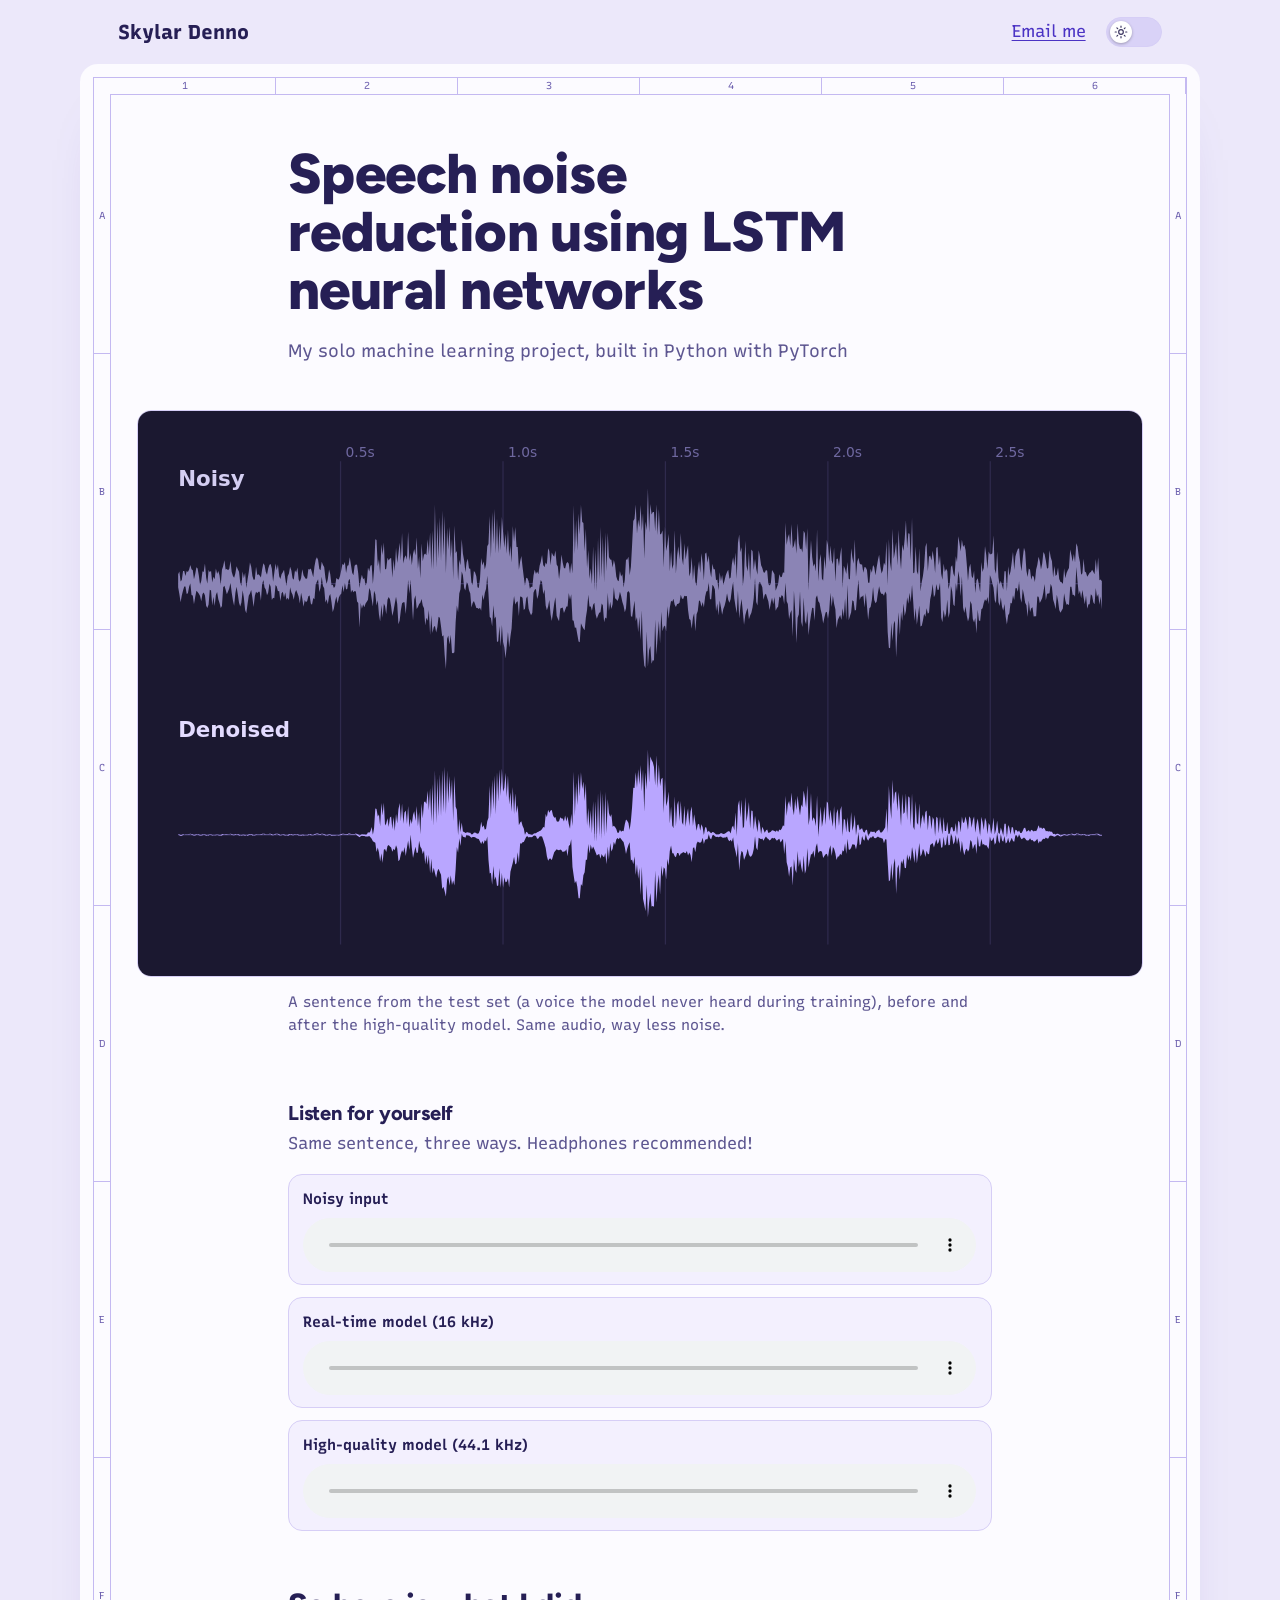
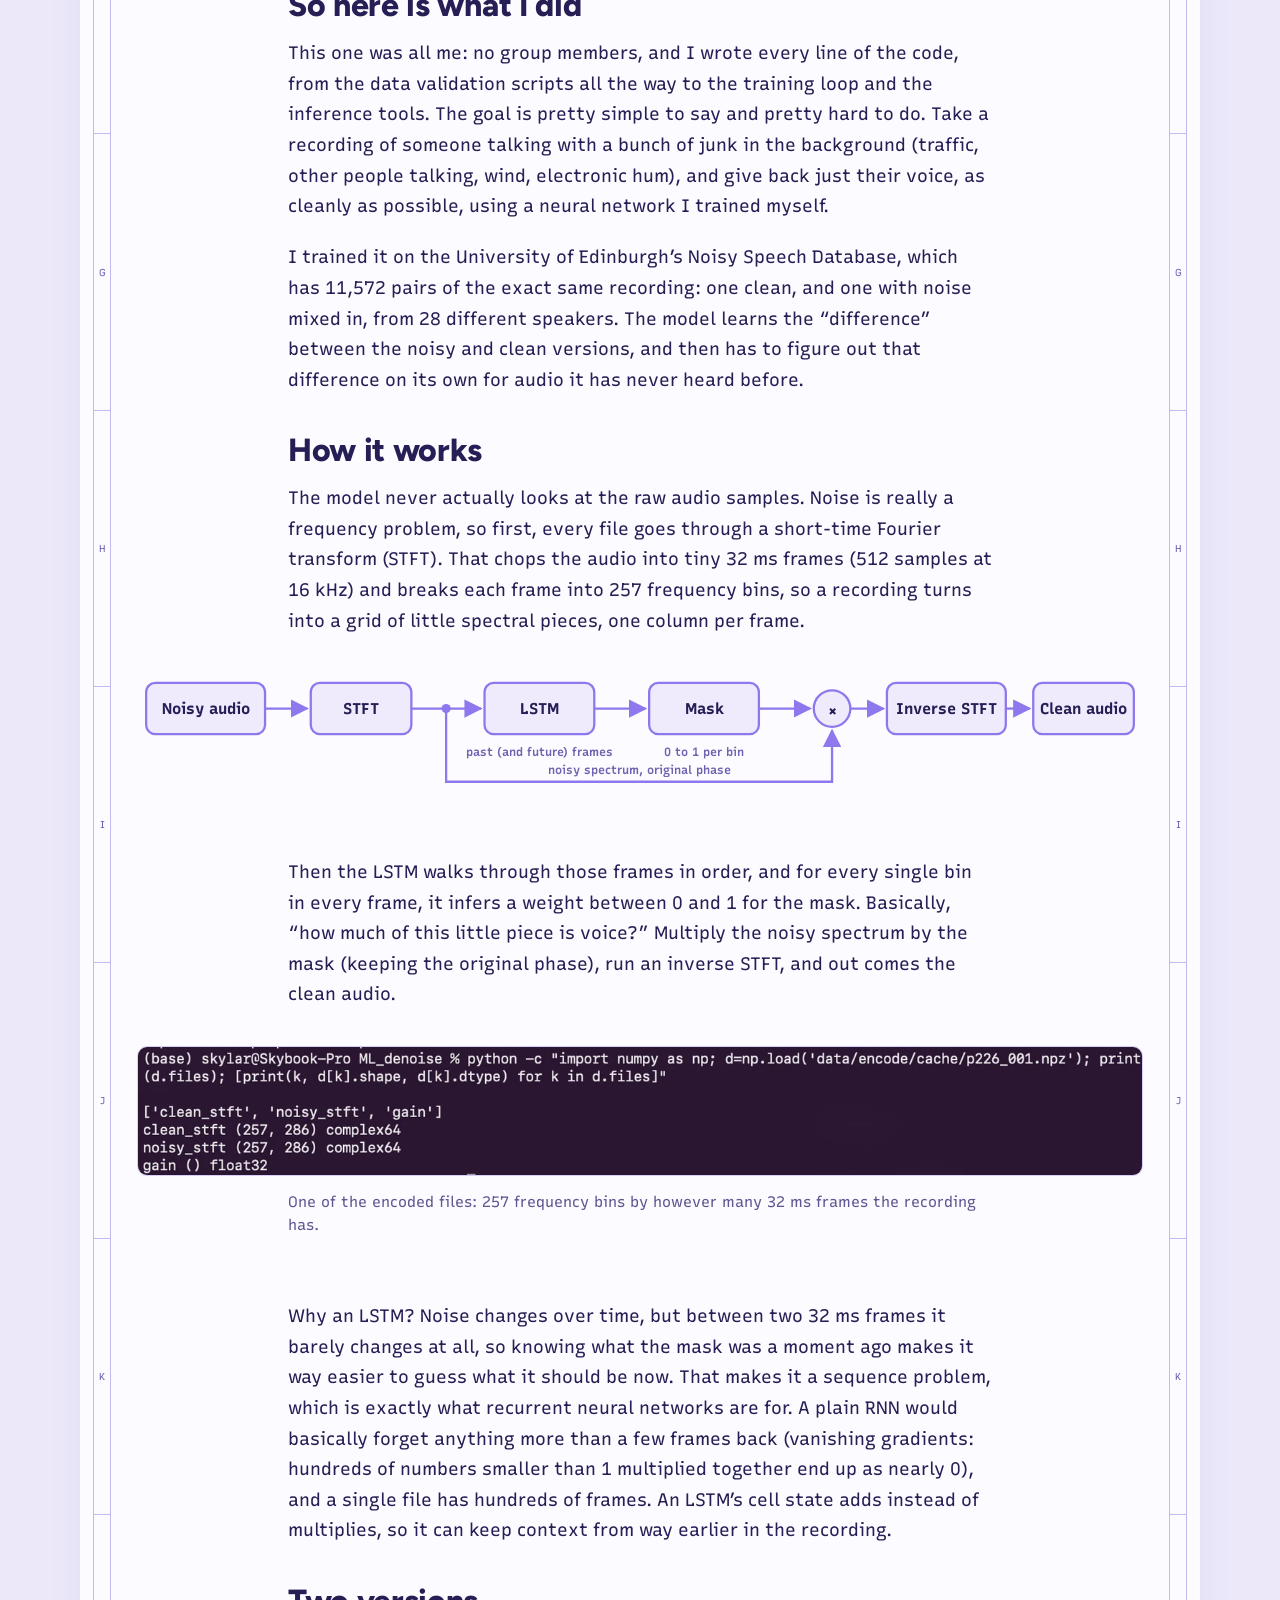
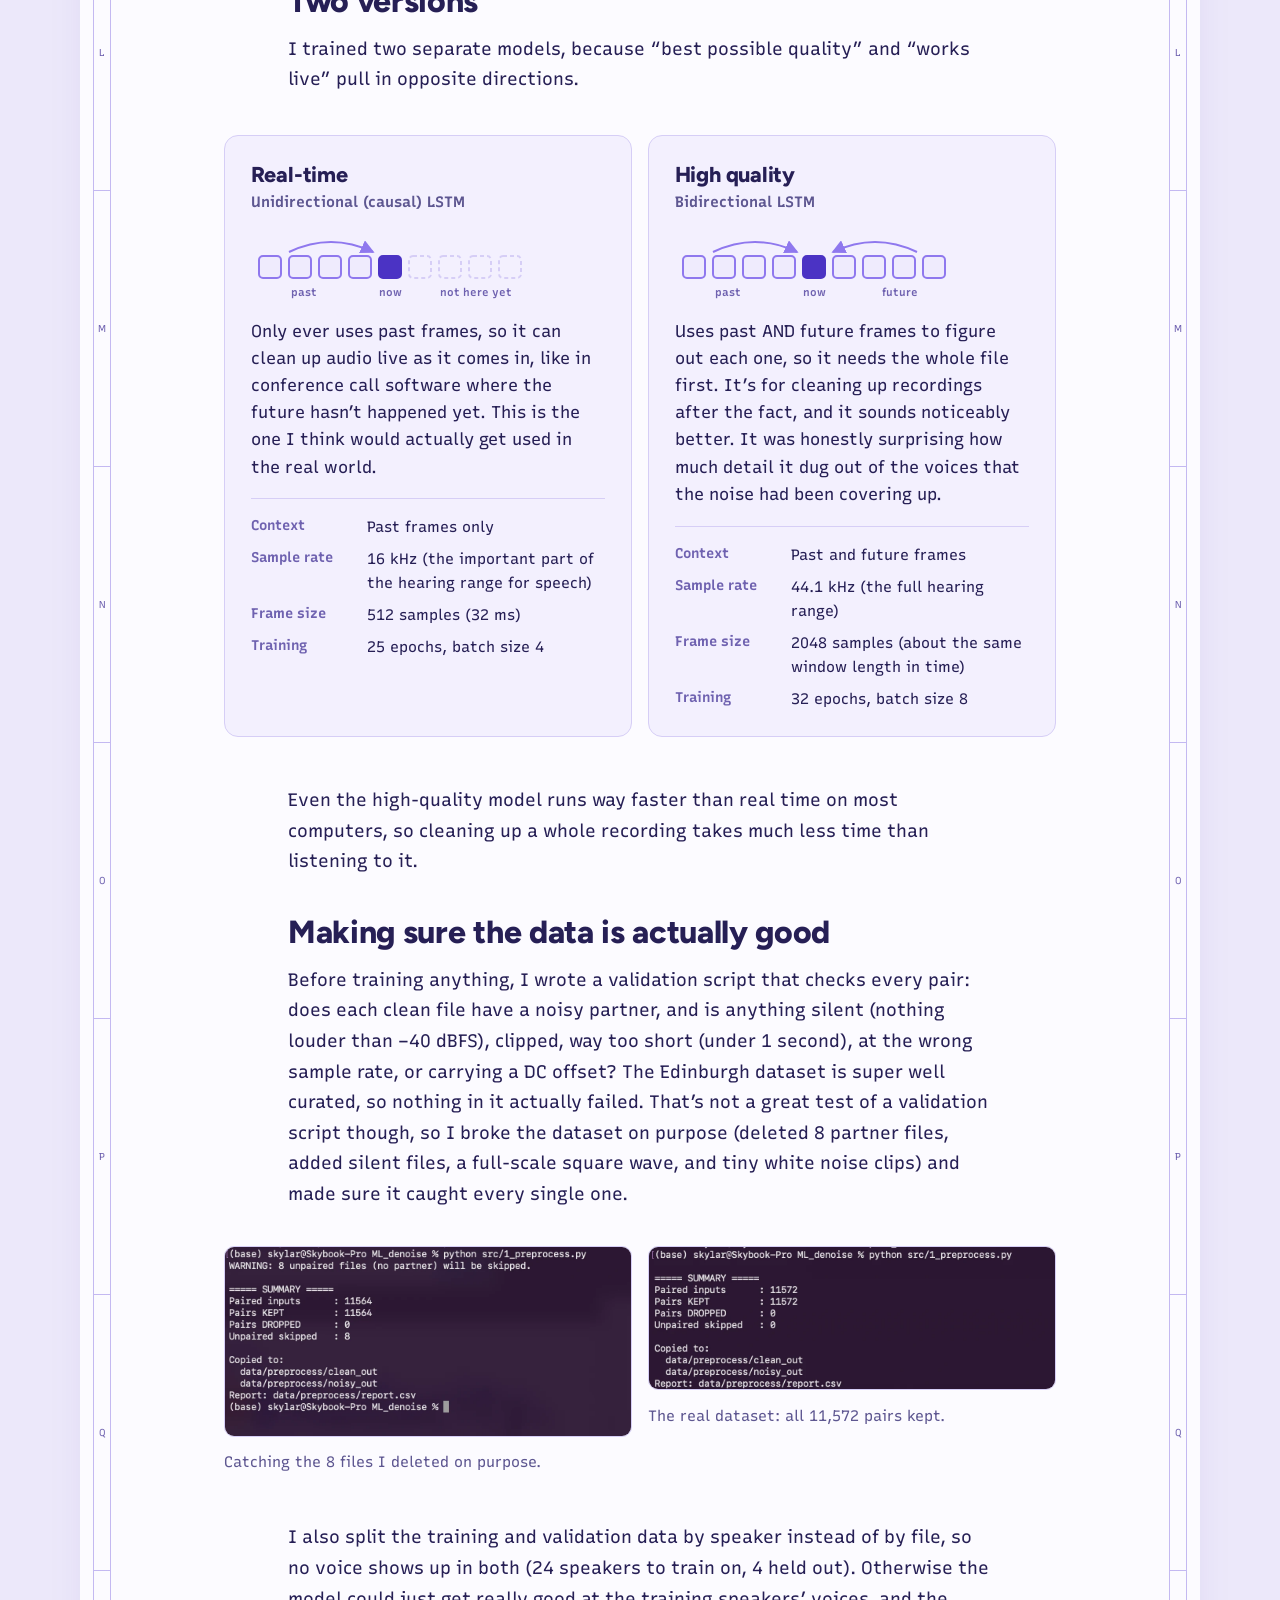
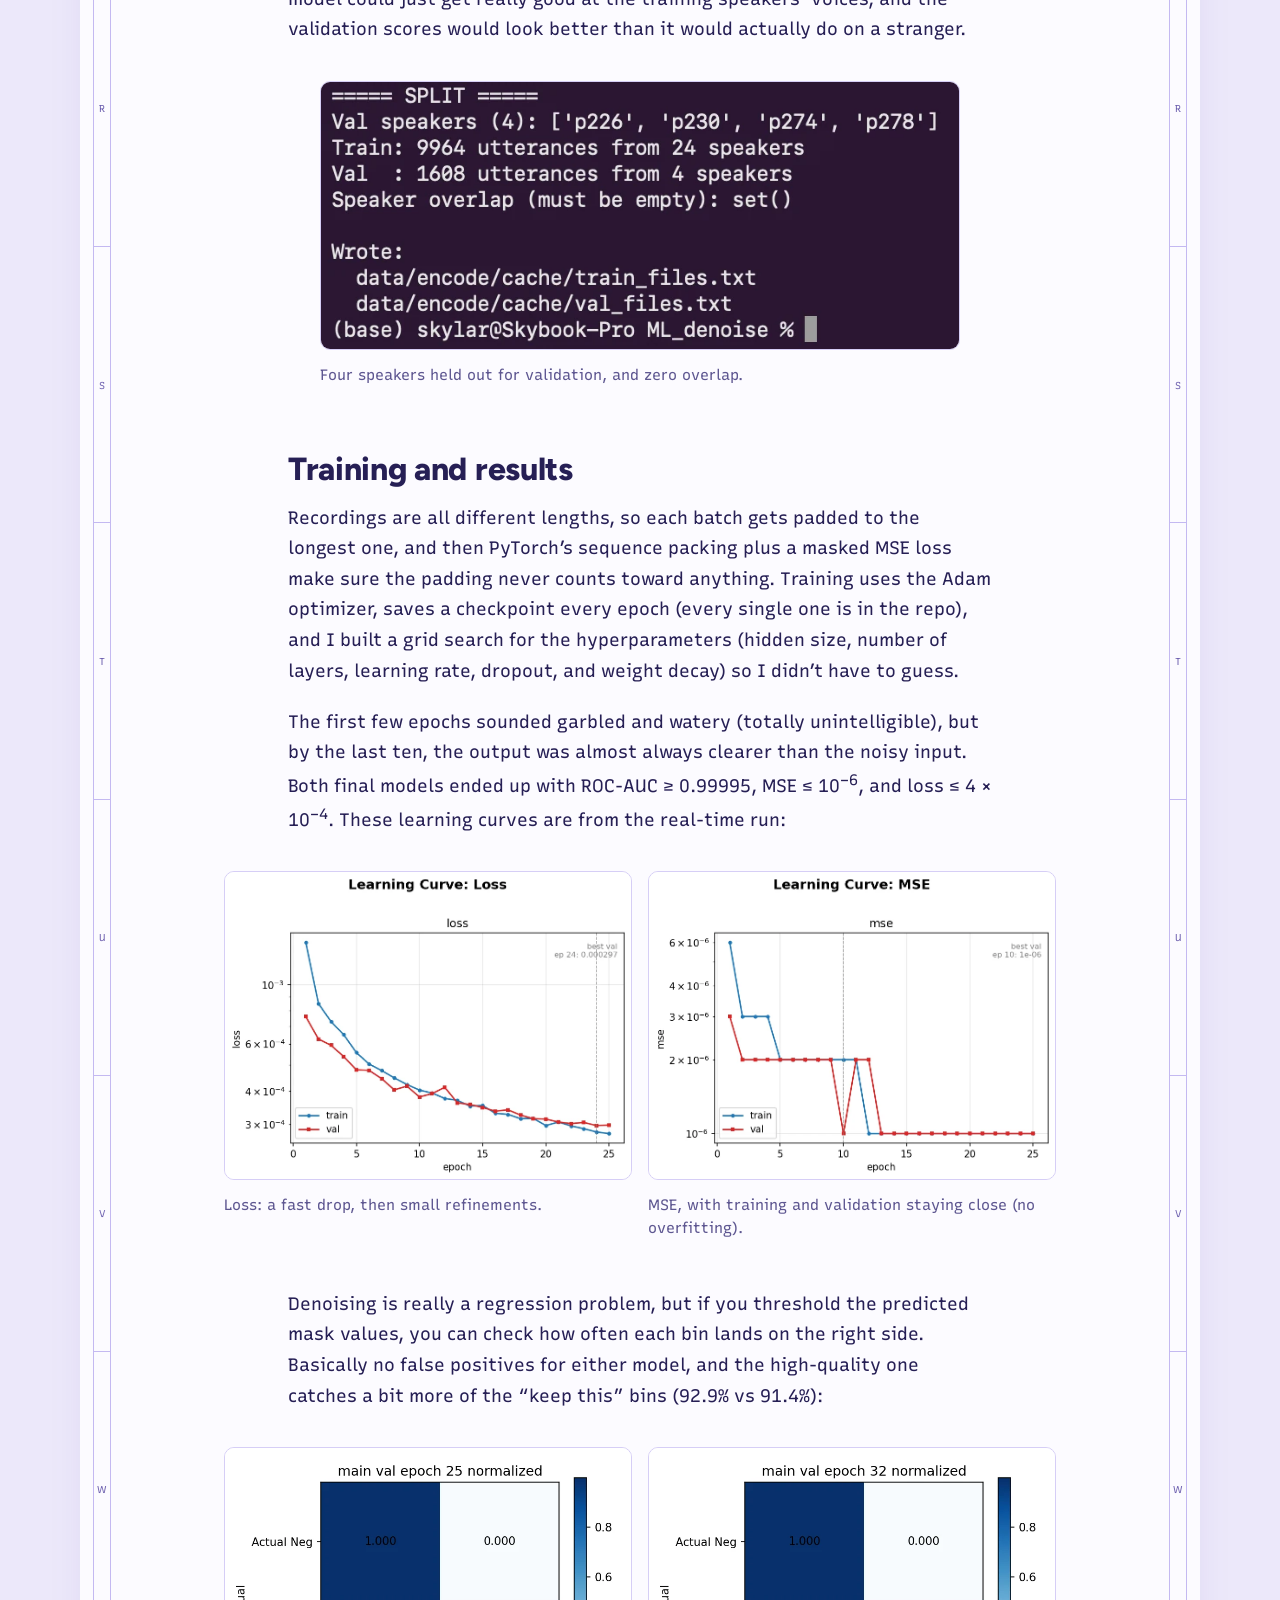
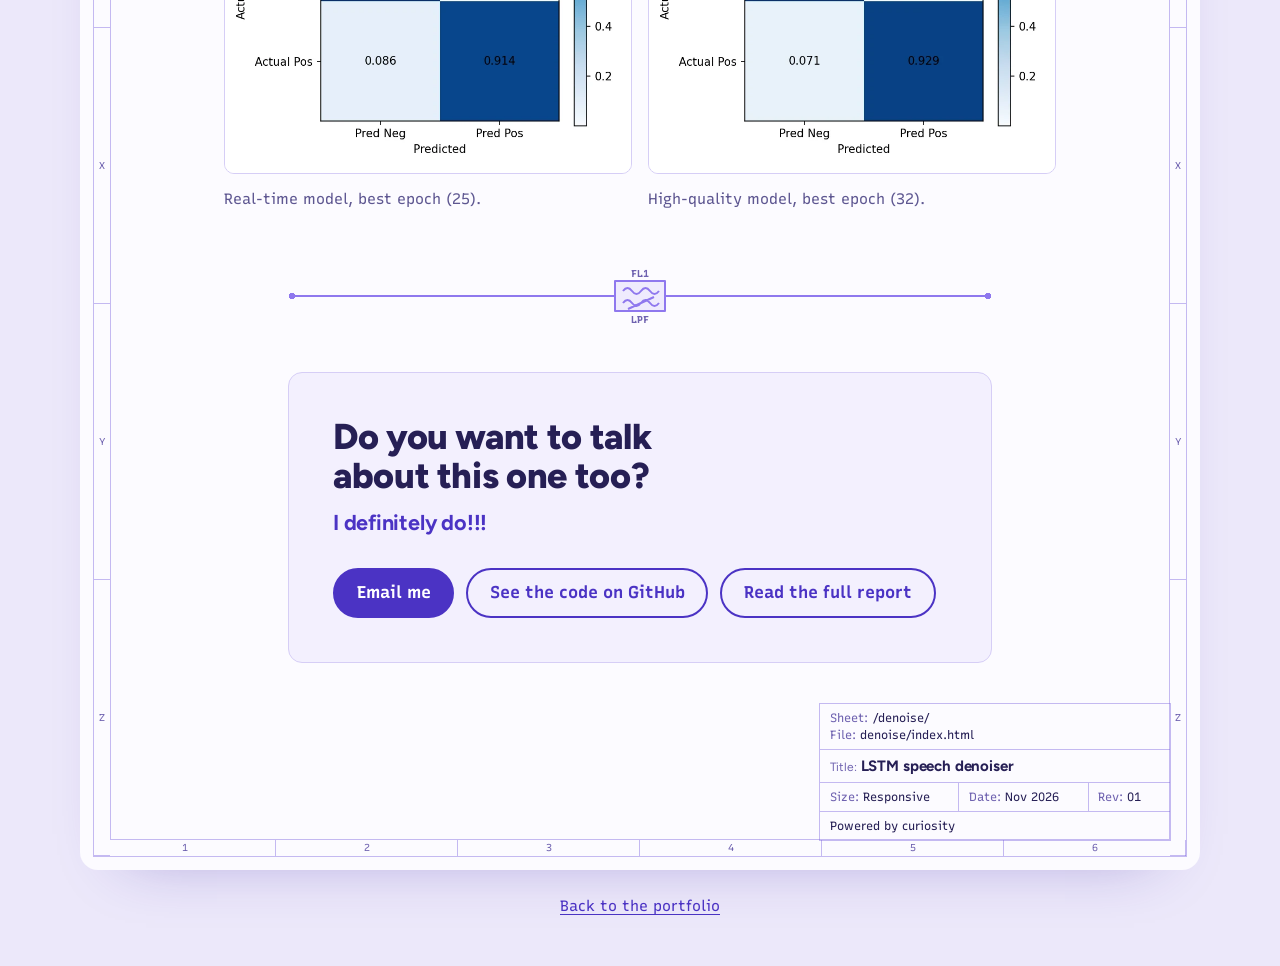
==== commit 89b67b98: "master front panel" ====
--- a/denoise/index.html
+++ b/denoise/index.html
@@ -37,8 +37,8 @@
   <link rel="preconnect" href="https://fonts.googleapis.com">
   <link rel="preconnect" href="https://fonts.gstatic.com" crossorigin>
   <link rel="stylesheet" href="https://fonts.googleapis.com/css2?family=Figtree:wght@400..900&family=Recursive:wght,CASL,MONO@300..1000,0..1,0..1&display=swap">
-  <link rel="stylesheet" href="../assets/site.css?v=20261109j">
-  <script src="../assets/site.js?v=20261109j" defer></script>
+  <link rel="stylesheet" href="../assets/site.css?v=20261109p">
+  <script src="../assets/site.js?v=20261109p" defer></script>
 </head>
 <body>
   <a class="skip-link" href="#main">Skip to content</a>
--- a/assets/site.css
+++ b/assets/site.css
@@ -2109,3 +2109,33 @@
 
 /* The Digilog page's two section links: big icons, two across */
 .board-cards__grid--sections { grid-template-columns: repeat(auto-fit, minmax(min(100%, 280px), 1fr)); gap: 1rem; }
+
+/* Surface buttons, status LEDs and faders */
+.sf-btn { cursor: pointer; outline: none; touch-action: manipulation; }
+.sf-halo { fill: #fff6e0; opacity: 0; }
+.sf-halo.is-on { opacity: 0.3; }
+.sf-halo.is-red { fill: #ff4a3d; opacity: 0.45; }
+.sf-cap-big { fill: #d6d5d0; stroke: #a6a5a0; }
+.sf-cap-big.is-lit { fill: #fffdf6; stroke: #ffffff; }
+.sf-cap-big.is-red { fill: #ff4f43; stroke: #ff9a8f; }
+.sf-cap-big, .sf-cap-small { transform-box: fill-box; transform-origin: center; }
+.sf-cap-big.is-down, .sf-cap-small.is-down { transform: scale(0.93); filter: brightness(0.82); }
+.sf-btn:focus-visible .sf-cap-big, .sf-btn:focus-visible .sf-cap-small { stroke: #9d93ff; stroke-width: 0.5; }
+.sf-statusled { fill: #46464c; }
+.sf-statusled.is-on { fill: #ffffff; }
+.sf-statusled.is-red { fill: #ff3b30; }
+.sf-ledglow { opacity: 0; }
+.sf-ledglow.is-on { opacity: 0.9; }
+.sf-fader { cursor: ns-resize; outline: none; touch-action: none; }
+.sf-fader:focus-visible .sf-fadercap { stroke: #9d93ff; stroke-width: 0.5; }
+
+/* The credit under every 3D model */
+.board-credit {
+  max-width: 44rem;
+  margin: 0.4rem auto 0;
+  color: var(--ink-soft);
+  font-size: 0.78rem;
+  line-height: 1.45;
+  opacity: 0.85;
+}
+.sf-silk-line-text { fill: none; stroke: #eeeee8; }
